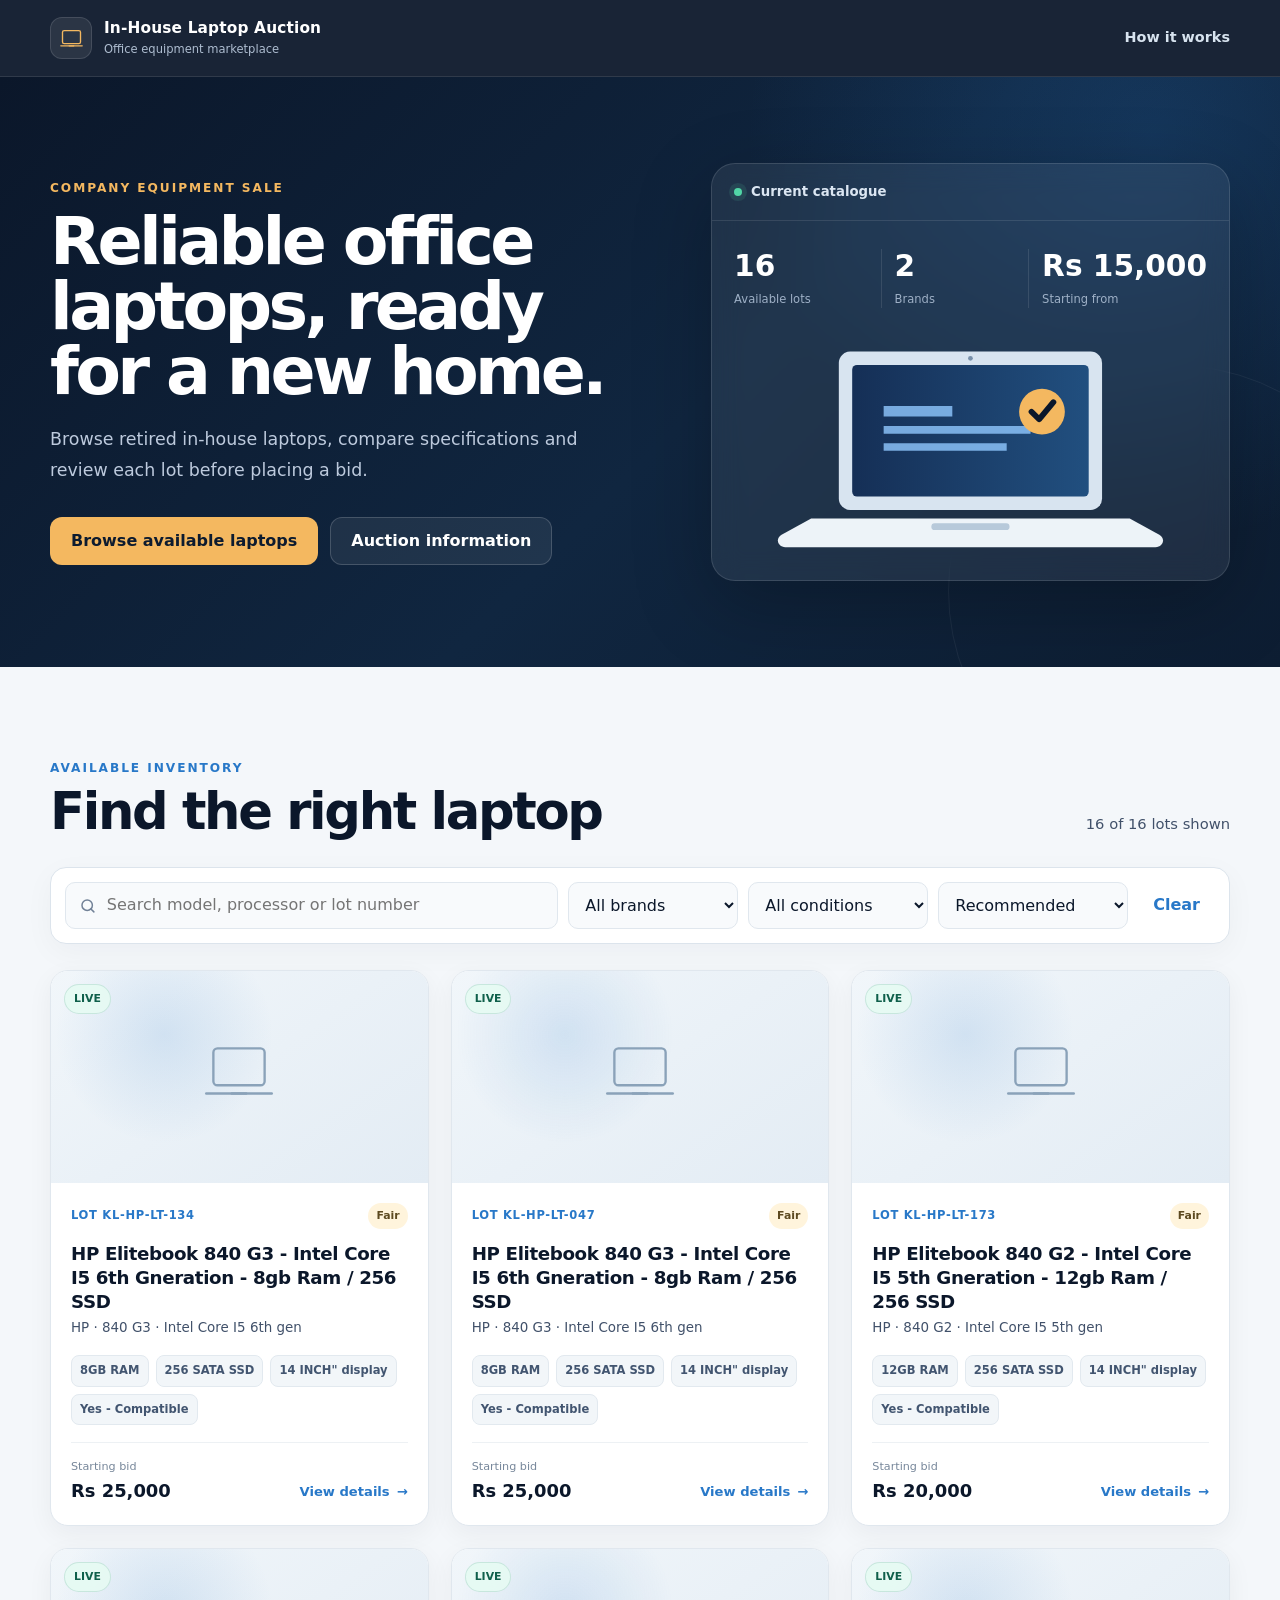
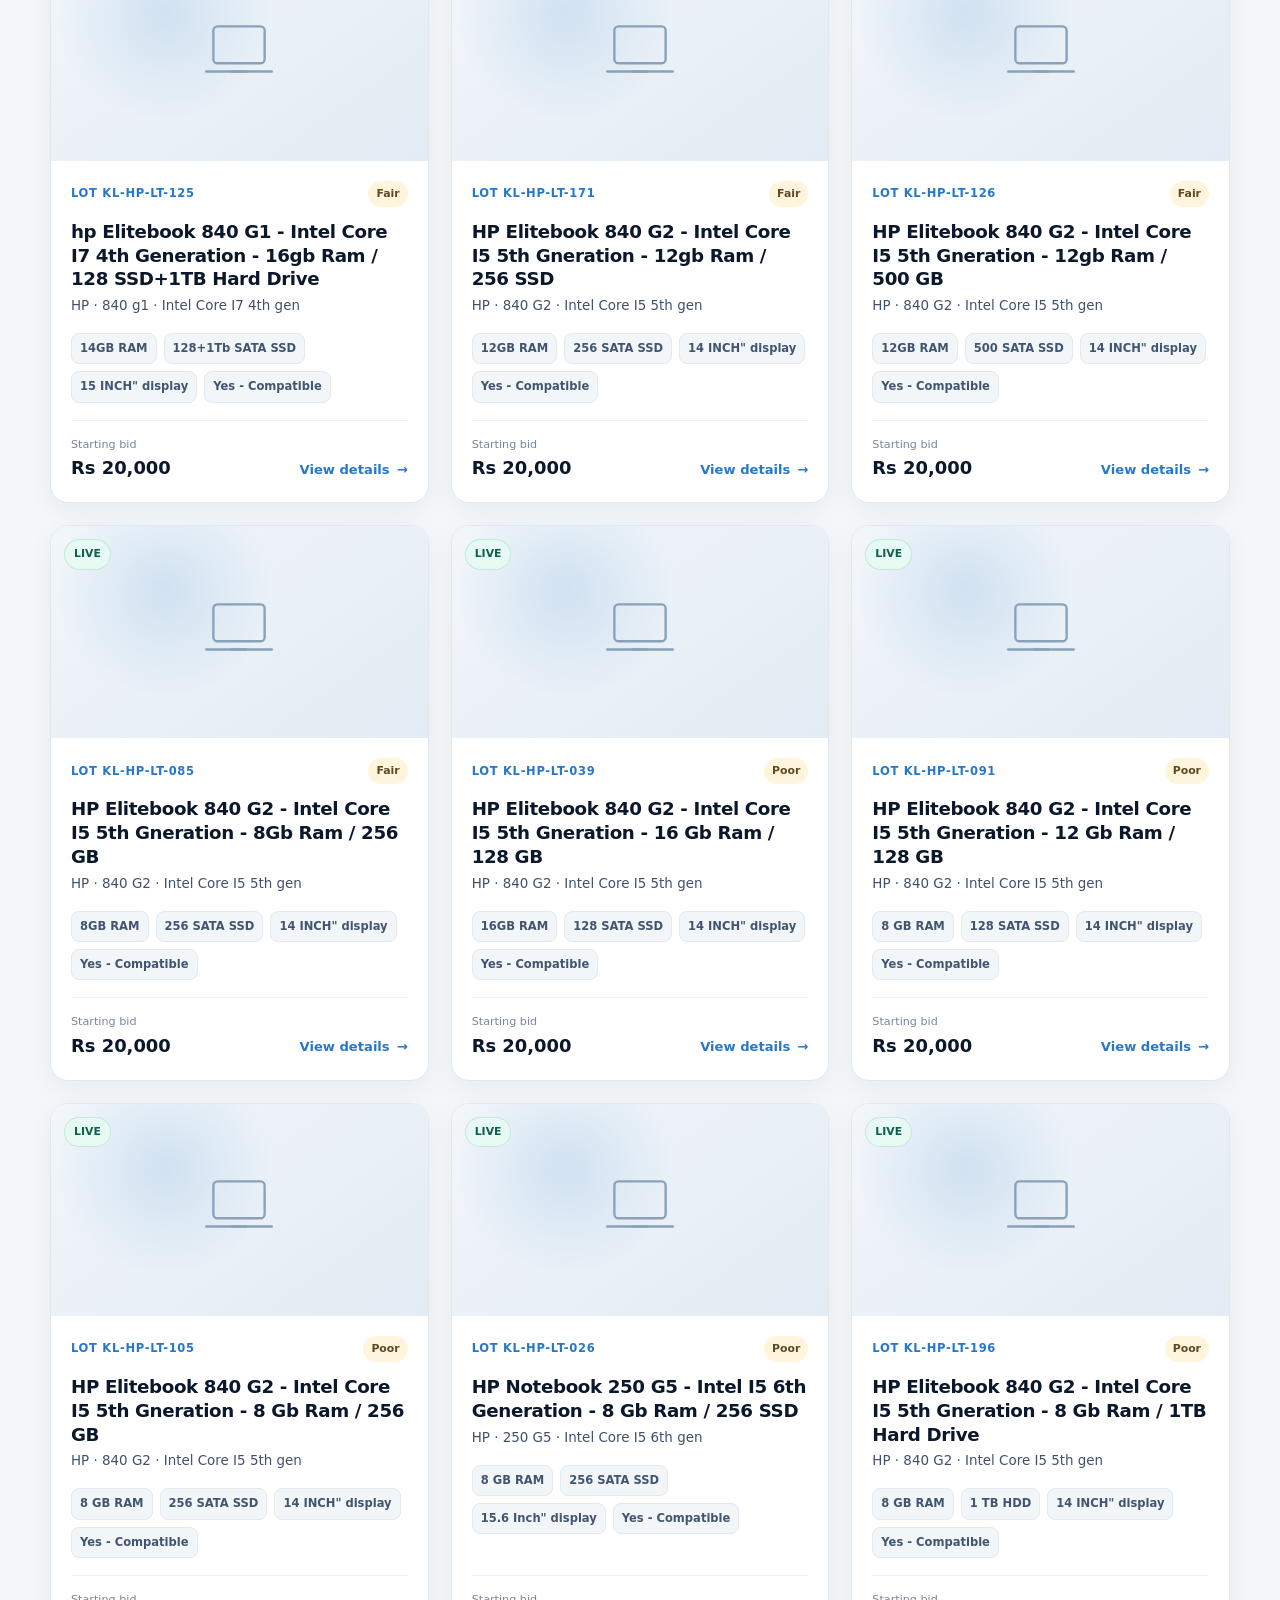
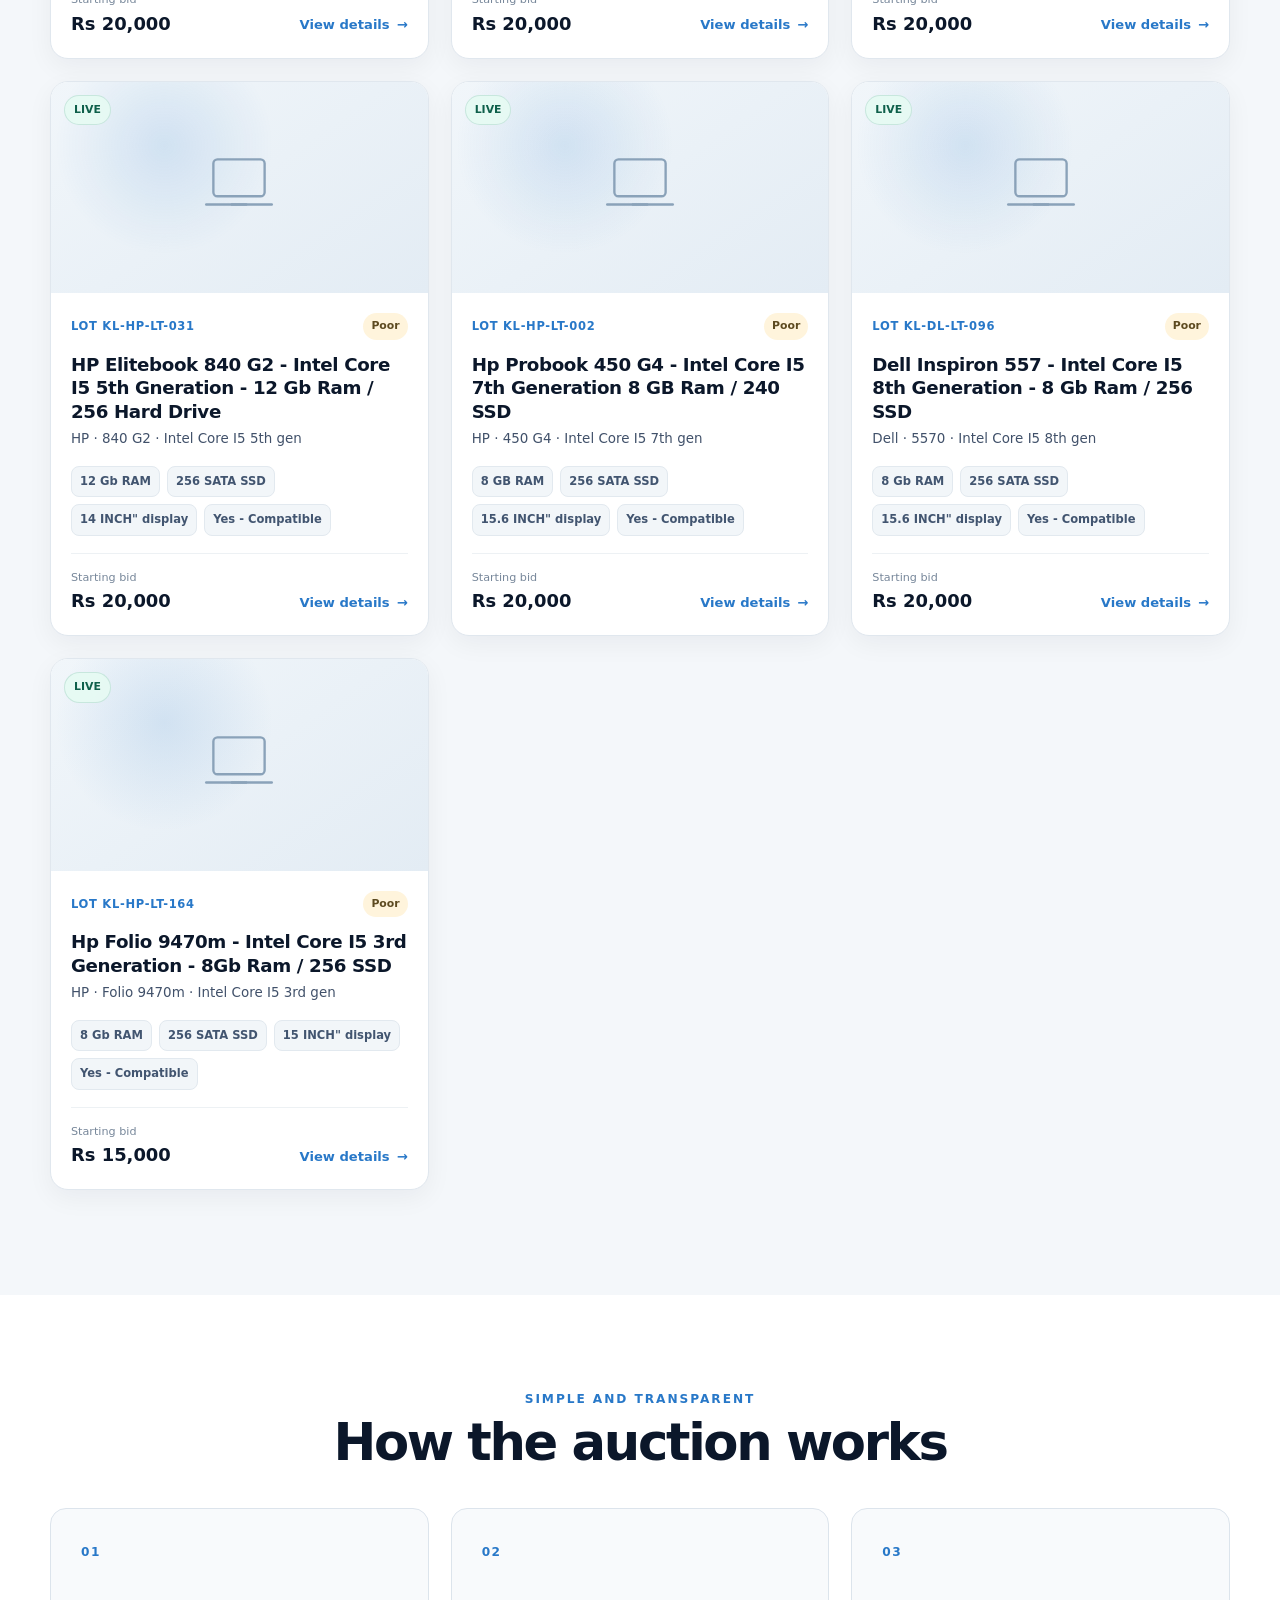
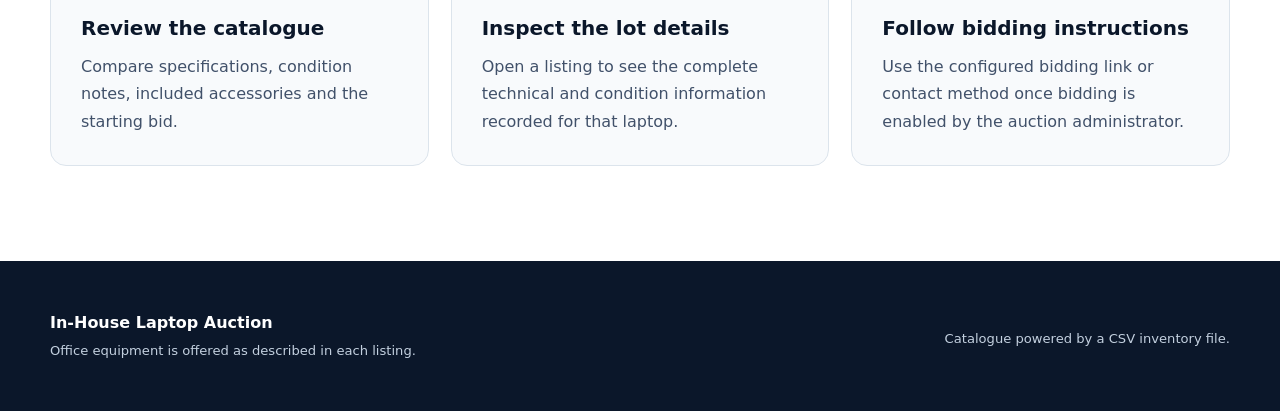
==== index.html @ c8fb88fc "Add files via upload fileupload" ====
<!doctype html>
<html lang="en">
<head>
  <meta charset="utf-8">
  <meta name="viewport" content="width=device-width, initial-scale=1">
  <meta name="description" content="Browse office laptops available through our in-house auction.">
  <meta name="theme-color" content="#0b172a">
  <title>Office Laptop Auction</title>
  <link rel="icon" href="favicon.svg" type="image/svg+xml">
  <link rel="stylesheet" href="styles.css">
  <script src="config.js" defer></script>
  <script src="app.js" defer></script>
</head>
<body>
  <a class="skip-link" href="#catalog">Skip to laptop listings</a>

  <header class="site-header">
    <div class="shell header-inner">
      <a class="brand" href="#" aria-label="Auction homepage">
        <span class="brand-mark" aria-hidden="true">
          <svg viewBox="0 0 48 48" role="img">
            <rect x="8" y="10" width="32" height="23" rx="3"></rect>
            <path d="M5 37h38"></path>
            <path d="M20 37h8"></path>
          </svg>
        </span>
        <span>
          <strong id="organizationName">In-House Laptop Auction</strong>
          <small>Office equipment marketplace</small>
        </span>
      </a>
      <a class="header-link" href="#how-it-works">How it works</a>
    </div>
  </header>

  <main>
    <section class="hero">
      <div class="hero-glow hero-glow-one"></div>
      <div class="hero-glow hero-glow-two"></div>
      <div class="shell hero-grid">
        <div class="hero-copy">
          <p class="eyebrow" id="heroEyebrow">Company equipment sale</p>
          <h1 id="heroTitle">Reliable office laptops, ready for a new home.</h1>
          <p class="hero-text" id="heroText">
            Browse retired in-house laptops, compare specifications and review each lot before placing a bid.
          </p>
          <div class="hero-actions">
            <a class="button button-primary" href="#catalog">Browse available laptops</a>
            <a class="button button-secondary" href="#how-it-works">Auction information</a>
          </div>
        </div>

        <div class="hero-panel" aria-label="Auction summary">
          <div class="panel-top">
            <span class="live-dot"></span>
            <span>Current catalogue</span>
          </div>
          <div class="hero-stats">
            <div>
              <strong id="heroListingCount">—</strong>
              <span>Available lots</span>
            </div>
            <div>
              <strong id="heroBrandCount">—</strong>
              <span>Brands</span>
            </div>
            <div>
              <strong id="heroPriceFrom">—</strong>
              <span>Starting from</span>
            </div>
          </div>
          <div class="panel-illustration" aria-hidden="true">
            <svg viewBox="0 0 500 250">
              <defs>
                <linearGradient id="screenGradient" x1="0" x2="1">
                  <stop offset="0" stop-color="#152f56"></stop>
                  <stop offset="1" stop-color="#214f7f"></stop>
                </linearGradient>
              </defs>
              <rect x="112" y="30" width="276" height="166" rx="12" fill="#d8e4f0"></rect>
              <rect x="126" y="44" width="248" height="138" rx="5" fill="url(#screenGradient)"></rect>
              <circle cx="250" cy="37" r="2.5" fill="#7890aa"></circle>
              <path d="M83 205h334l31 17c7 4 4 13-4 13H56c-8 0-11-9-4-13l31-17z" fill="#edf3f8"></path>
              <rect x="209" y="210" width="82" height="7" rx="3.5" fill="#b7c9da"></rect>
              <path d="M159 87h72v11h-72zM159 108h154v8H159zM159 126h129v8H159z" fill="#90c8ff" opacity=".8"></path>
              <circle cx="325" cy="93" r="24" fill="#f4b860"></circle>
              <path d="M314 93l8 8 15-18" fill="none" stroke="#0b172a" stroke-width="6" stroke-linecap="round" stroke-linejoin="round"></path>
            </svg>
          </div>
        </div>
      </div>
    </section>

    <section class="catalog-section" id="catalog">
      <div class="shell">
        <div class="section-heading">
          <div>
            <p class="eyebrow dark">Available inventory</p>
            <h2>Find the right laptop</h2>
          </div>
          <p id="resultSummary" class="result-summary" aria-live="polite">Loading catalogue…</p>
        </div>

        <div class="filters" aria-label="Catalogue filters">
          <label class="search-field">
            <span class="sr-only">Search laptops</span>
            <svg viewBox="0 0 24 24" aria-hidden="true">
              <circle cx="11" cy="11" r="7"></circle>
              <path d="m20 20-4-4"></path>
            </svg>
            <input id="searchInput" type="search" placeholder="Search model, processor or lot number">
          </label>

          <label>
            <span class="sr-only">Filter by brand</span>
            <select id="brandFilter">
              <option value="">All brands</option>
            </select>
          </label>

          <label>
            <span class="sr-only">Filter by condition</span>
            <select id="conditionFilter">
              <option value="">All conditions</option>
            </select>
          </label>

          <label>
            <span class="sr-only">Sort catalogue</span>
            <select id="sortSelect">
              <option value="default">Recommended</option>
              <option value="price-asc">Price: low to high</option>
              <option value="price-desc">Price: high to low</option>
              <option value="brand">Brand and model</option>
              <option value="lot">Lot number</option>
            </select>
          </label>

          <button id="clearFilters" class="clear-button" type="button">Clear</button>
        </div>

        <div id="loadingState" class="message-card">
          <span class="spinner" aria-hidden="true"></span>
          <div>
            <strong>Loading laptop inventory</strong>
            <p>Please wait while the catalogue is prepared.</p>
          </div>
        </div>

        <div id="errorState" class="message-card error-card" hidden>
          <div class="message-icon" aria-hidden="true">!</div>
          <div>
            <strong>We could not load the catalogue</strong>
            <p id="errorMessage">Please refresh the page or try again later.</p>
          </div>
        </div>

        <div id="emptyState" class="message-card" hidden>
          <div class="message-icon" aria-hidden="true">0</div>
          <div>
            <strong>No laptops match these filters</strong>
            <p>Try clearing a filter or using a different search term.</p>
          </div>
        </div>

        <div id="listingGrid" class="listing-grid" aria-live="polite"></div>
      </div>
    </section>

    <section class="how-section" id="how-it-works">
      <div class="shell">
        <div class="section-heading centered">
          <div>
            <p class="eyebrow dark">Simple and transparent</p>
            <h2>How the auction works</h2>
          </div>
        </div>
        <div class="steps-grid">
          <article class="step-card">
            <span>01</span>
            <h3>Review the catalogue</h3>
            <p>Compare specifications, condition notes, included accessories and the starting bid.</p>
          </article>
          <article class="step-card">
            <span>02</span>
            <h3>Inspect the lot details</h3>
            <p>Open a listing to see the complete technical and condition information recorded for that laptop.</p>
          </article>
          <article class="step-card">
            <span>03</span>
            <h3>Follow bidding instructions</h3>
            <p>Use the configured bidding link or contact method once bidding is enabled by the auction administrator.</p>
          </article>
        </div>
      </div>
    </section>
  </main>

  <footer class="site-footer">
    <div class="shell footer-inner">
      <div>
        <strong id="footerOrganization">In-House Laptop Auction</strong>
        <p>Office equipment is offered as described in each listing.</p>
      </div>
      <p>Catalogue powered by a CSV inventory file.</p>
    </div>
  </footer>

  <dialog id="detailsDialog" class="details-dialog">
    <div class="dialog-layout">
      <button id="closeDialog" class="dialog-close" type="button" aria-label="Close details">×</button>
      <div id="dialogMedia" class="dialog-media"></div>
      <div class="dialog-content">
        <div class="dialog-heading">
          <div>
            <p id="dialogLot" class="lot-number"></p>
            <h2 id="dialogTitle"></h2>
          </div>
          <span id="dialogCondition" class="condition-badge"></span>
        </div>
        <p id="dialogDescription" class="dialog-description"></p>
        <div id="dialogPrice" class="dialog-price"></div>
        <dl id="dialogSpecs" class="spec-list"></dl>
        <div id="dialogNotes" class="notes-box" hidden></div>
        <div class="dialog-actions">
          <button id="bidButton" class="button button-primary" type="button">Submit a bid</button>
          <button id="copyLotButton" class="button button-outline" type="button">Copy lot number</button>
        </div>
        <p id="bidHelp" class="bid-help"></p>
      </div>
    </div>
  </dialog>

  <template id="cardTemplate">
    <article class="listing-card">
      <div class="card-media">
        <div class="card-placeholder" aria-hidden="true">
          <svg viewBox="0 0 80 80">
            <rect x="15" y="16" width="50" height="36" rx="4"></rect>
            <path d="M8 60h64"></path>
            <path d="M33 60h14"></path>
          </svg>
        </div>
        <img class="card-image" alt="" hidden>
        <div class="card-status"></div>
      </div>
      <div class="card-body">
        <div class="card-meta">
          <span class="card-lot"></span>
          <span class="card-condition"></span>
        </div>
        <h3 class="card-title"></h3>
        <p class="card-subtitle"></p>
        <div class="spec-chips"></div>
        <div class="card-divider"></div>
        <div class="card-footer">
          <div class="card-price">
            <span>Starting bid</span>
            <strong></strong>
          </div>
          <button class="view-button" type="button">
            View details
            <span aria-hidden="true">→</span>
          </button>
        </div>
      </div>
    </article>
  </template>
</body>
</html>
---- styles.css ----
:root {
  --ink: #0b172a;
  --ink-soft: #41516a;
  --navy: #0b172a;
  --navy-2: #142943;
  --blue: #2878c8;
  --blue-light: #e8f3ff;
  --gold: #f4b860;
  --paper: #ffffff;
  --mist: #f4f7fa;
  --line: #dce4ec;
  --success: #17795f;
  --shadow: 0 18px 55px rgba(11, 23, 42, 0.1);
  --radius-lg: 24px;
  --radius-md: 16px;
  --radius-sm: 10px;
}

* {
  box-sizing: border-box;
}

html {
  scroll-behavior: smooth;
}

body {
  margin: 0;
  color: var(--ink);
  background: var(--paper);
  font-family: Inter, ui-sans-serif, system-ui, -apple-system, BlinkMacSystemFont, "Segoe UI", sans-serif;
  line-height: 1.5;
}

button,
input,
select {
  font: inherit;
}

button,
a {
  -webkit-tap-highlight-color: transparent;
}

a {
  color: inherit;
}

img {
  max-width: 100%;
}

.shell {
  width: min(1180px, calc(100% - 40px));
  margin-inline: auto;
}

.skip-link {
  position: fixed;
  z-index: 1000;
  top: 10px;
  left: 10px;
  padding: 10px 14px;
  color: white;
  background: var(--blue);
  border-radius: 8px;
  transform: translateY(-150%);
}

.skip-link:focus {
  transform: translateY(0);
}

.site-header {
  position: sticky;
  z-index: 50;
  top: 0;
  color: white;
  background: rgba(11, 23, 42, 0.94);
  border-bottom: 1px solid rgba(255, 255, 255, 0.1);
  backdrop-filter: blur(18px);
}

.header-inner {
  min-height: 76px;
  display: flex;
  align-items: center;
  justify-content: space-between;
  gap: 20px;
}

.brand {
  display: inline-flex;
  align-items: center;
  gap: 12px;
  text-decoration: none;
}

.brand-mark {
  width: 42px;
  height: 42px;
  display: grid;
  place-items: center;
  color: var(--gold);
  background: rgba(255, 255, 255, 0.08);
  border: 1px solid rgba(255, 255, 255, 0.12);
  border-radius: 12px;
}

.brand-mark svg {
  width: 27px;
  fill: none;
  stroke: currentColor;
  stroke-linecap: round;
  stroke-width: 2.4;
}

.brand strong,
.brand small {
  display: block;
}

.brand strong {
  font-size: 0.96rem;
  letter-spacing: 0.01em;
}

.brand small {
  margin-top: 1px;
  color: #aebdd0;
  font-size: 0.72rem;
}

.header-link {
  color: #d7e3ef;
  font-size: 0.9rem;
  font-weight: 650;
  text-decoration: none;
}

.header-link:hover {
  color: white;
}

.hero {
  position: relative;
  overflow: hidden;
  color: white;
  background:
    radial-gradient(circle at 90% 10%, rgba(40, 120, 200, 0.21), transparent 32%),
    linear-gradient(135deg, #0b172a 0%, #102640 55%, #0d1d32 100%);
}

.hero::after {
  position: absolute;
  right: -120px;
  bottom: -150px;
  width: 450px;
  height: 450px;
  content: "";
  border: 1px solid rgba(255, 255, 255, 0.06);
  border-radius: 50%;
}

.hero-grid {
  position: relative;
  z-index: 2;
  min-height: 590px;
  display: grid;
  grid-template-columns: 1.06fr 0.94fr;
  align-items: center;
  gap: 76px;
  padding-block: 74px;
}

.hero-copy h1 {
  max-width: 720px;
  margin: 12px 0 20px;
  font-size: clamp(2.6rem, 5.2vw, 5.2rem);
  line-height: 0.98;
  letter-spacing: -0.055em;
}

.eyebrow {
  margin: 0;
  color: var(--gold);
  font-size: 0.76rem;
  font-weight: 800;
  letter-spacing: 0.16em;
  text-transform: uppercase;
}

.eyebrow.dark {
  color: var(--blue);
}

.hero-text {
  max-width: 630px;
  margin: 0;
  color: #bdcadd;
  font-size: 1.09rem;
  line-height: 1.75;
}

.hero-actions {
  display: flex;
  flex-wrap: wrap;
  gap: 12px;
  margin-top: 32px;
}

.button {
  min-height: 48px;
  display: inline-flex;
  align-items: center;
  justify-content: center;
  padding: 0 20px;
  border: 1px solid transparent;
  border-radius: 12px;
  cursor: pointer;
  font-weight: 750;
  text-decoration: none;
  transition: transform 160ms ease, background 160ms ease, border-color 160ms ease;
}

.button:hover {
  transform: translateY(-1px);
}

.button-primary {
  color: #0d1b2f;
  background: var(--gold);
}

.button-primary:hover {
  background: #ffc873;
}

.button-secondary {
  color: white;
  background: rgba(255, 255, 255, 0.07);
  border-color: rgba(255, 255, 255, 0.17);
}

.button-secondary:hover {
  background: rgba(255, 255, 255, 0.11);
}

.button-outline {
  color: var(--ink);
  background: white;
  border-color: var(--line);
}

.hero-panel {
  overflow: hidden;
  background: rgba(255, 255, 255, 0.07);
  border: 1px solid rgba(255, 255, 255, 0.12);
  border-radius: var(--radius-lg);
  box-shadow: 0 24px 80px rgba(0, 0, 0, 0.24);
  backdrop-filter: blur(14px);
}

.panel-top {
  display: flex;
  align-items: center;
  gap: 9px;
  padding: 18px 22px;
  color: #dbe6f2;
  border-bottom: 1px solid rgba(255, 255, 255, 0.1);
  font-size: 0.83rem;
  font-weight: 700;
}

.live-dot {
  width: 8px;
  height: 8px;
  background: #51d6a6;
  border-radius: 50%;
  box-shadow: 0 0 0 5px rgba(81, 214, 166, 0.12);
}

.hero-stats {
  display: grid;
  grid-template-columns: repeat(3, 1fr);
  padding: 28px 22px 15px;
}

.hero-stats div {
  padding: 0 13px;
  border-right: 1px solid rgba(255, 255, 255, 0.1);
}

.hero-stats div:first-child {
  padding-left: 0;
}

.hero-stats div:last-child {
  padding-right: 0;
  border-right: 0;
}

.hero-stats strong,
.hero-stats span {
  display: block;
}

.hero-stats strong {
  font-size: clamp(1.3rem, 2.4vw, 1.85rem);
  line-height: 1.2;
}

.hero-stats span {
  margin-top: 6px;
  color: #9eb0c6;
  font-size: 0.72rem;
}

.panel-illustration {
  padding: 0 20px 18px;
}

.panel-illustration svg {
  display: block;
  width: 100%;
}

.catalog-section {
  padding: 92px 0 105px;
  background: var(--mist);
}

.section-heading {
  display: flex;
  align-items: flex-end;
  justify-content: space-between;
  gap: 28px;
  margin-bottom: 28px;
}

.section-heading h2 {
  margin: 8px 0 0;
  font-size: clamp(2rem, 4vw, 3.2rem);
  line-height: 1.05;
  letter-spacing: -0.045em;
}

.section-heading.centered {
  display: block;
  text-align: center;
}

.result-summary {
  margin: 0 0 4px;
  color: var(--ink-soft);
  font-size: 0.92rem;
}

.filters {
  display: grid;
  grid-template-columns: minmax(260px, 1fr) 170px 180px 190px auto;
  gap: 10px;
  margin-bottom: 26px;
  padding: 14px;
  background: white;
  border: 1px solid var(--line);
  border-radius: var(--radius-md);
  box-shadow: 0 8px 30px rgba(11, 23, 42, 0.04);
}

.filters select,
.search-field {
  min-height: 47px;
  color: var(--ink);
  background: #f8fafc;
  border: 1px solid #e0e7ee;
  border-radius: 10px;
}

.filters select {
  width: 100%;
  padding: 0 34px 0 12px;
  cursor: pointer;
}

.search-field {
  display: flex;
  align-items: center;
  gap: 10px;
  padding: 0 13px;
}

.search-field svg {
  width: 19px;
  fill: none;
  stroke: #718197;
  stroke-linecap: round;
  stroke-width: 2;
}

.search-field input {
  width: 100%;
  min-width: 0;
  padding: 0;
  background: transparent;
  border: 0;
  outline: 0;
}

.clear-button {
  padding: 0 15px;
  color: var(--blue);
  background: transparent;
  border: 0;
  border-radius: 9px;
  cursor: pointer;
  font-weight: 750;
}

.clear-button:hover {
  background: var(--blue-light);
}

.listing-grid {
  display: grid;
  grid-template-columns: repeat(3, minmax(0, 1fr));
  gap: 22px;
}

.listing-card {
  overflow: hidden;
  display: flex;
  flex-direction: column;
  background: white;
  border: 1px solid #e0e7ee;
  border-radius: 18px;
  box-shadow: 0 8px 26px rgba(11, 23, 42, 0.05);
  transition: transform 180ms ease, box-shadow 180ms ease, border-color 180ms ease;
}

.listing-card:hover {
  transform: translateY(-4px);
  border-color: #c8d7e5;
  box-shadow: var(--shadow);
}

.card-media {
  position: relative;
  overflow: hidden;
  aspect-ratio: 16 / 9;
  display: grid;
  place-items: center;
  background:
    radial-gradient(circle at 30% 30%, rgba(40, 120, 200, 0.14), transparent 36%),
    linear-gradient(145deg, #f1f6fa, #e3ecf4);
}

.card-placeholder svg {
  width: 82px;
  fill: none;
  stroke: #8aa2b9;
  stroke-linecap: round;
  stroke-width: 2.3;
}

.card-image {
  width: 100%;
  height: 100%;
  object-fit: cover;
}

.card-status {
  position: absolute;
  top: 13px;
  left: 13px;
  padding: 6px 9px;
  color: #0f604b;
  background: rgba(230, 250, 243, 0.94);
  border: 1px solid rgba(23, 121, 95, 0.15);
  border-radius: 999px;
  font-size: 0.68rem;
  font-weight: 800;
  text-transform: uppercase;
  backdrop-filter: blur(8px);
}

.card-body {
  flex: 1;
  display: flex;
  flex-direction: column;
  padding: 20px;
}

.card-meta {
  display: flex;
  align-items: center;
  justify-content: space-between;
  gap: 12px;
}

.card-lot {
  color: var(--blue);
  font-size: 0.72rem;
  font-weight: 800;
  letter-spacing: 0.06em;
  text-transform: uppercase;
}

.card-condition,
.condition-badge {
  padding: 5px 8px;
  color: #5d4a20;
  background: #fff4dc;
  border-radius: 999px;
  font-size: 0.68rem;
  font-weight: 800;
}

.card-title {
  margin: 13px 0 5px;
  font-size: 1.14rem;
  line-height: 1.3;
  letter-spacing: -0.02em;
}

.card-subtitle {
  margin: 0;
  color: var(--ink-soft);
  font-size: 0.84rem;
}

.spec-chips {
  display: flex;
  flex-wrap: wrap;
  gap: 7px;
  margin-top: 17px;
}

.spec-chip {
  padding: 6px 8px;
  color: #425570;
  background: #f2f6f9;
  border: 1px solid #e2e9ef;
  border-radius: 8px;
  font-size: 0.72rem;
  font-weight: 650;
}

.card-divider {
  flex: 1;
  min-height: 18px;
  margin-bottom: 16px;
  border-bottom: 1px solid #edf1f4;
}

.card-footer {
  display: flex;
  align-items: flex-end;
  justify-content: space-between;
  gap: 14px;
}

.card-price span,
.card-price strong {
  display: block;
}

.card-price span {
  margin-bottom: 2px;
  color: #77879a;
  font-size: 0.7rem;
}

.card-price strong {
  font-size: 1.12rem;
}

.view-button {
  display: flex;
  align-items: center;
  gap: 7px;
  padding: 9px 0 3px 8px;
  color: var(--blue);
  background: transparent;
  border: 0;
  cursor: pointer;
  font-size: 0.82rem;
  font-weight: 800;
}

.view-button span {
  transition: transform 160ms ease;
}

.view-button:hover span {
  transform: translateX(3px);
}

.message-card {
  display: flex;
  align-items: center;
  gap: 15px;
  padding: 24px;
  background: white;
  border: 1px solid var(--line);
  border-radius: var(--radius-md);
}

.message-card[hidden] {
  display: none;
}

.message-card strong,
.message-card p {
  display: block;
  margin: 0;
}

.message-card p {
  margin-top: 3px;
  color: var(--ink-soft);
  font-size: 0.9rem;
}

.spinner {
  width: 27px;
  height: 27px;
  border: 3px solid #dbe6ef;
  border-top-color: var(--blue);
  border-radius: 50%;
  animation: spin 800ms linear infinite;
}

.message-icon {
  width: 34px;
  height: 34px;
  display: grid;
  flex: 0 0 auto;
  place-items: center;
  color: white;
  background: var(--blue);
  border-radius: 50%;
  font-weight: 800;
}

.error-card {
  border-color: #f1c9c9;
}

.error-card .message-icon {
  background: #c94a4a;
}

@keyframes spin {
  to {
    transform: rotate(360deg);
  }
}

.how-section {
  padding: 95px 0;
  background: white;
}

.steps-grid {
  display: grid;
  grid-template-columns: repeat(3, 1fr);
  gap: 22px;
  margin-top: 38px;
}

.step-card {
  position: relative;
  min-height: 245px;
  padding: 30px;
  background: #f8fafc;
  border: 1px solid var(--line);
  border-radius: var(--radius-md);
}

.step-card span {
  color: var(--blue);
  font-size: 0.76rem;
  font-weight: 850;
  letter-spacing: 0.12em;
}

.step-card h3 {
  margin: 50px 0 10px;
  font-size: 1.25rem;
}

.step-card p {
  margin: 0;
  color: var(--ink-soft);
  line-height: 1.7;
}

.site-footer {
  color: #c3d0df;
  background: var(--navy);
}

.footer-inner {
  min-height: 150px;
  display: flex;
  align-items: center;
  justify-content: space-between;
  gap: 25px;
}

.footer-inner strong {
  color: white;
}

.footer-inner p {
  margin: 6px 0 0;
  font-size: 0.82rem;
}

.details-dialog {
  width: min(960px, calc(100% - 28px));
  max-height: calc(100vh - 28px);
  padding: 0;
  color: var(--ink);
  background: white;
  border: 0;
  border-radius: 22px;
  box-shadow: 0 30px 100px rgba(0, 0, 0, 0.35);
}

.details-dialog::backdrop {
  background: rgba(5, 14, 27, 0.74);
  backdrop-filter: blur(5px);
}

.dialog-layout {
  position: relative;
  display: grid;
  grid-template-columns: 0.8fr 1.2fr;
}

.dialog-close {
  position: absolute;
  z-index: 3;
  top: 14px;
  right: 14px;
  width: 38px;
  height: 38px;
  color: var(--ink);
  background: rgba(255, 255, 255, 0.9);
  border: 1px solid var(--line);
  border-radius: 50%;
  cursor: pointer;
  font-size: 1.55rem;
  line-height: 1;
}

.dialog-media {
  min-height: 560px;
  display: grid;
  place-items: center;
  overflow: hidden;
  background:
    radial-gradient(circle at 40% 35%, rgba(40, 120, 200, 0.18), transparent 35%),
    linear-gradient(145deg, #eef4f8, #dbe7f1);
}

.dialog-media img {
  width: 100%;
  height: 100%;
  object-fit: cover;
}

.dialog-media svg {
  width: 140px;
  fill: none;
  stroke: #86a0b8;
  stroke-linecap: round;
  stroke-width: 2.1;
}

.dialog-content {
  overflow-y: auto;
  max-height: calc(100vh - 28px);
  padding: 48px 44px 38px;
}

.dialog-heading {
  display: flex;
  align-items: flex-start;
  justify-content: space-between;
  gap: 18px;
}

.lot-number {
  margin: 0 0 7px;
  color: var(--blue);
  font-size: 0.74rem;
  font-weight: 850;
  letter-spacing: 0.08em;
  text-transform: uppercase;
}

.dialog-heading h2 {
  margin: 0;
  font-size: clamp(1.65rem, 3vw, 2.5rem);
  line-height: 1.1;
  letter-spacing: -0.04em;
}

.dialog-description {
  margin: 17px 0 22px;
  color: var(--ink-soft);
  line-height: 1.7;
}

.dialog-price {
  margin-bottom: 24px;
  padding: 17px 18px;
  color: #0f604b;
  background: #ecf9f4;
  border: 1px solid #d2eee4;
  border-radius: 12px;
  font-size: 0.8rem;
}

.dialog-price strong {
  display: block;
  margin-top: 2px;
  font-size: 1.35rem;
}

.spec-list {
  display: grid;
  grid-template-columns: 1fr 1fr;
  margin: 0;
  border-top: 1px solid var(--line);
}

.spec-row {
  padding: 13px 0;
  border-bottom: 1px solid var(--line);
}

.spec-row:nth-child(odd) {
  padding-right: 16px;
}

.spec-row:nth-child(even) {
  padding-left: 16px;
  border-left: 1px solid var(--line);
}

.spec-row dt {
  color: #738499;
  font-size: 0.68rem;
  font-weight: 750;
  text-transform: uppercase;
}

.spec-row dd {
  margin: 3px 0 0;
  font-size: 0.9rem;
  font-weight: 650;
}

.notes-box {
  margin-top: 22px;
  padding: 16px;
  color: #665228;
  background: #fff8e9;
  border: 1px solid #f2dfb8;
  border-radius: 12px;
  font-size: 0.86rem;
  line-height: 1.65;
}

.dialog-actions {
  display: flex;
  flex-wrap: wrap;
  gap: 10px;
  margin-top: 25px;
}

.bid-help {
  min-height: 20px;
  margin: 10px 0 0;
  color: var(--ink-soft);
  font-size: 0.78rem;
}

.sr-only {
  position: absolute;
  width: 1px;
  height: 1px;
  overflow: hidden;
  padding: 0;
  margin: -1px;
  white-space: nowrap;
  border: 0;
  clip: rect(0, 0, 0, 0);
}

:focus-visible {
  outline: 3px solid rgba(40, 120, 200, 0.45);
  outline-offset: 3px;
}

@media (max-width: 1000px) {
  .hero-grid {
    grid-template-columns: 1fr;
    gap: 45px;
    padding-block: 70px;
  }

  .hero-panel {
    max-width: 720px;
  }

  .filters {
    grid-template-columns: 1fr 1fr;
  }

  .search-field {
    grid-column: 1 / -1;
  }

  .listing-grid {
    grid-template-columns: repeat(2, minmax(0, 1fr));
  }
}

@media (max-width: 760px) {
  .shell {
    width: min(100% - 28px, 1180px);
  }

  .header-inner {
    min-height: 66px;
  }

  .header-link,
  .brand small {
    display: none;
  }

  .hero-grid {
    min-height: auto;
    padding-block: 60px;
  }

  .hero-copy h1 {
    font-size: clamp(2.5rem, 13vw, 4rem);
  }

  .hero-stats {
    padding-inline: 16px;
  }

  .hero-stats div {
    padding-inline: 8px;
  }

  .catalog-section,
  .how-section {
    padding-block: 70px;
  }

  .section-heading {
    display: block;
  }

  .result-summary {
    margin-top: 14px;
  }

  .filters {
    grid-template-columns: 1fr;
  }

  .search-field {
    grid-column: auto;
  }

  .listing-grid,
  .steps-grid {
    grid-template-columns: 1fr;
  }

  .dialog-layout {
    display: block;
  }

  .dialog-media {
    min-height: 230px;
    max-height: 300px;
  }

  .dialog-content {
    padding: 32px 22px 26px;
  }

  .dialog-heading {
    display: block;
  }

  .condition-badge {
    display: inline-block;
    margin-top: 10px;
  }

  .footer-inner {
    align-items: flex-start;
    flex-direction: column;
    justify-content: center;
  }
}

@media (max-width: 480px) {
  .hero-stats {
    grid-template-columns: 1fr;
    gap: 18px;
  }

  .hero-stats div,
  .hero-stats div:first-child,
  .hero-stats div:last-child {
    padding: 0 0 16px;
    border-right: 0;
    border-bottom: 1px solid rgba(255, 255, 255, 0.1);
  }

  .hero-stats div:last-child {
    padding-bottom: 0;
    border-bottom: 0;
  }

  .panel-illustration {
    display: none;
  }

  .card-footer {
    align-items: flex-start;
    flex-direction: column;
  }

  .view-button {
    padding-left: 0;
  }

  .spec-list {
    grid-template-columns: 1fr;
  }

  .spec-row:nth-child(odd),
  .spec-row:nth-child(even) {
    padding-inline: 0;
    border-left: 0;
  }

  .dialog-actions .button {
    width: 100%;
  }
}

@media (prefers-reduced-motion: reduce) {
  *,
  *::before,
  *::after {
    scroll-behavior: auto !important;
    animation-duration: 0.01ms !important;
    animation-iteration-count: 1 !important;
    transition-duration: 0.01ms !important;
  }
}
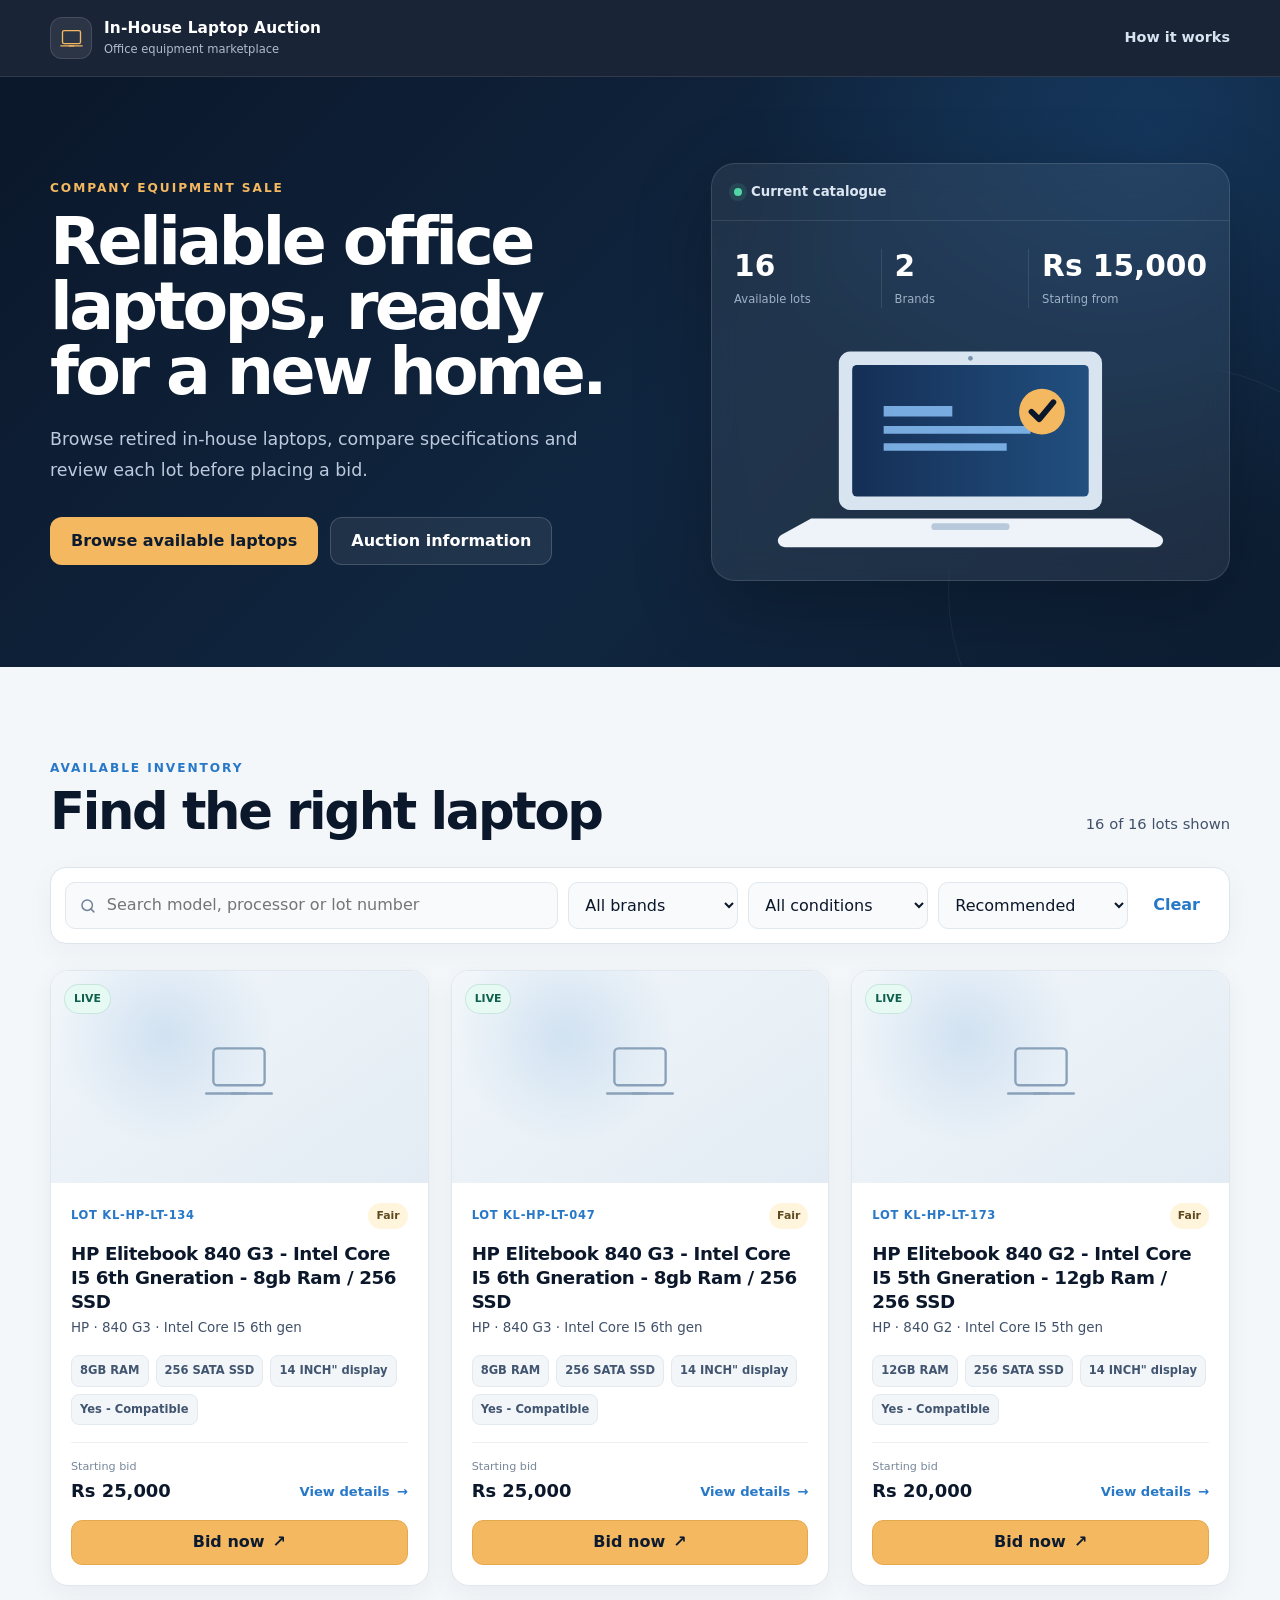
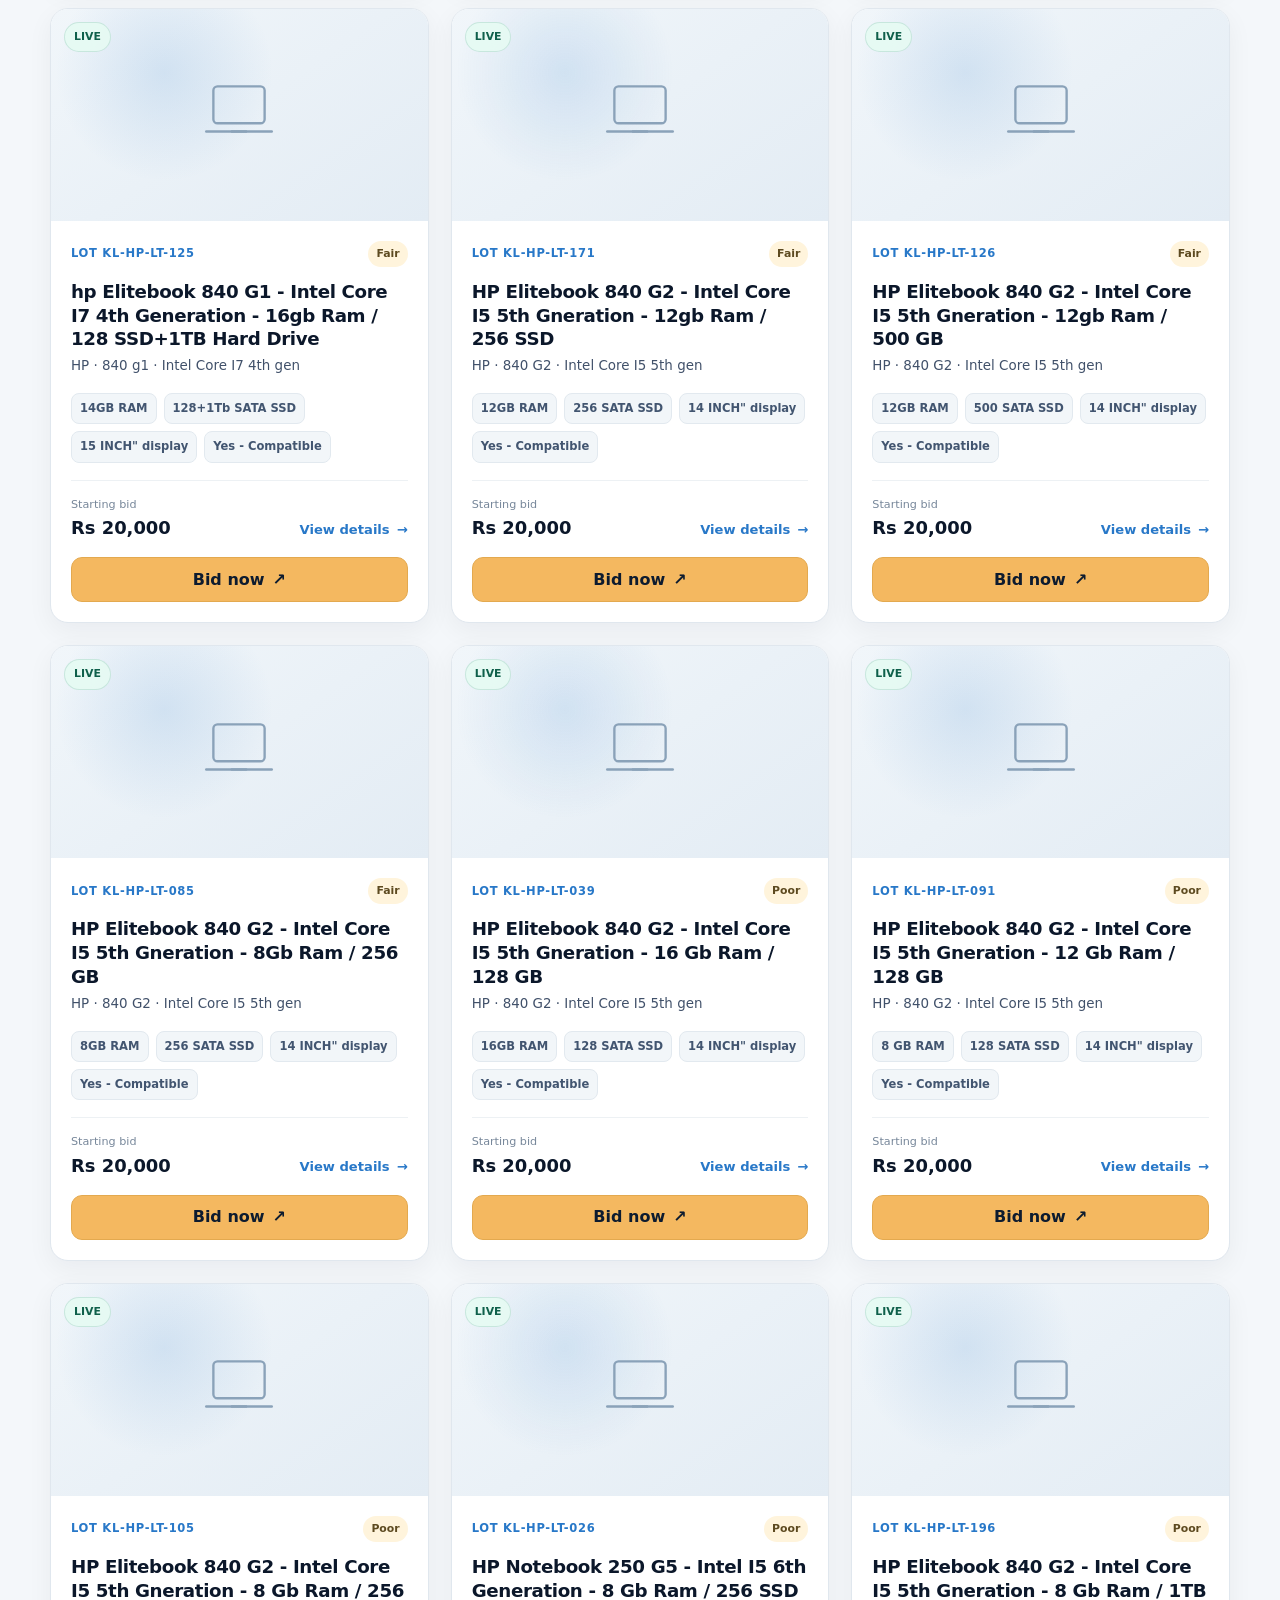
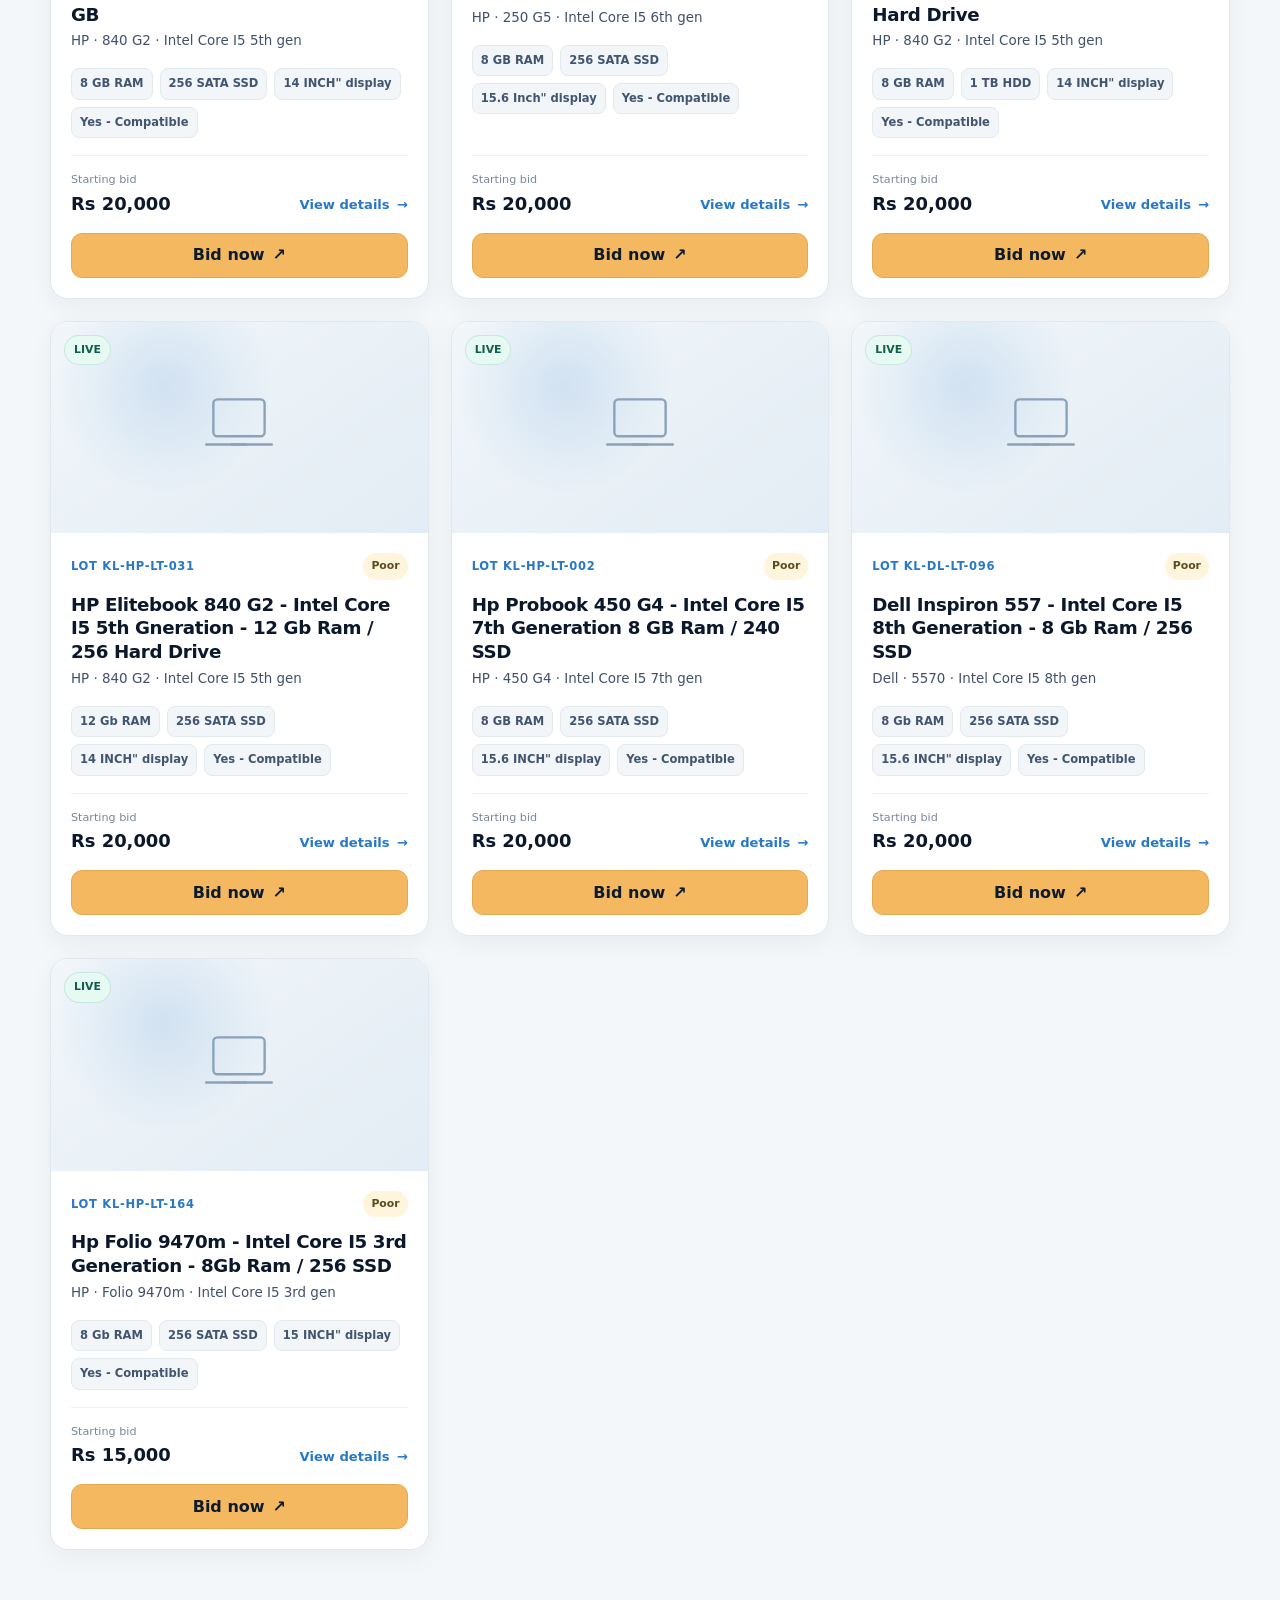
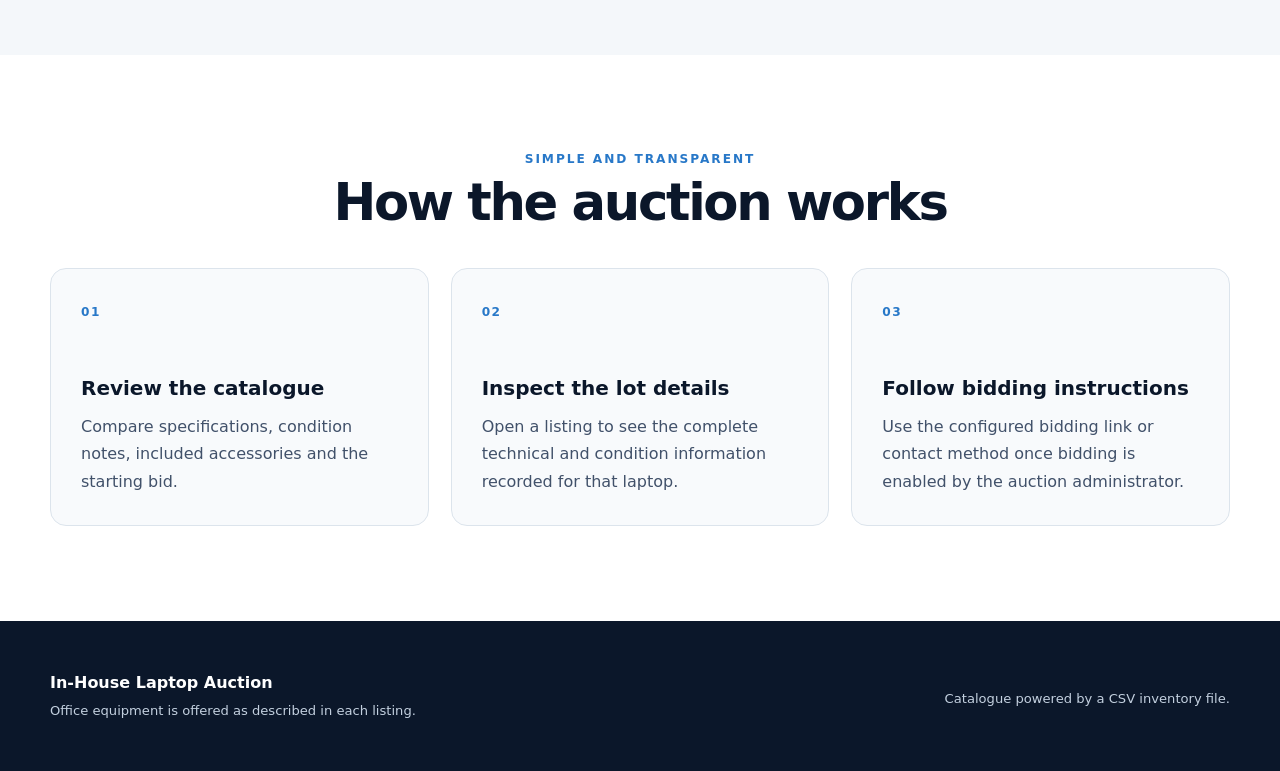
==== commit 350bbd5e: "bidding changes" ====
--- a/index.html
+++ b/index.html
@@ -223,7 +223,7 @@
         <dl id="dialogSpecs" class="spec-list"></dl>
         <div id="dialogNotes" class="notes-box" hidden></div>
         <div class="dialog-actions">
-          <button id="bidButton" class="button button-primary" type="button">Submit a bid</button>
+          <button id="bidButton" class="button button-primary" type="button">Bid on this laptop</button>
           <button id="copyLotButton" class="button button-outline" type="button">Copy lot number</button>
         </div>
         <p id="bidHelp" class="bid-help"></p>
@@ -263,6 +263,10 @@
             <span aria-hidden="true">→</span>
           </button>
         </div>
+        <button class="card-bid-button" type="button">
+          Bid now
+          <span aria-hidden="true">↗</span>
+        </button>
       </div>
     </article>
   </template>
--- a/styles.css
+++ b/styles.css
@@ -597,6 +597,33 @@
   transform: translateX(3px);
 }
 
+.card-bid-button {
+  width: 100%;
+  min-height: 45px;
+  display: flex;
+  align-items: center;
+  justify-content: center;
+  gap: 8px;
+  margin-top: 15px;
+  color: #0d1b2f;
+  background: var(--gold);
+  border: 1px solid #e3a94f;
+  border-radius: 11px;
+  cursor: pointer;
+  font-weight: 800;
+  transition: transform 160ms ease, background 160ms ease, box-shadow 160ms ease;
+}
+
+.card-bid-button:hover {
+  transform: translateY(-1px);
+  background: #ffc873;
+  box-shadow: 0 8px 20px rgba(244, 184, 96, 0.24);
+}
+
+.card-bid-button span {
+  font-size: 1rem;
+}
+
 .message-card {
   display: flex;
   align-items: center;
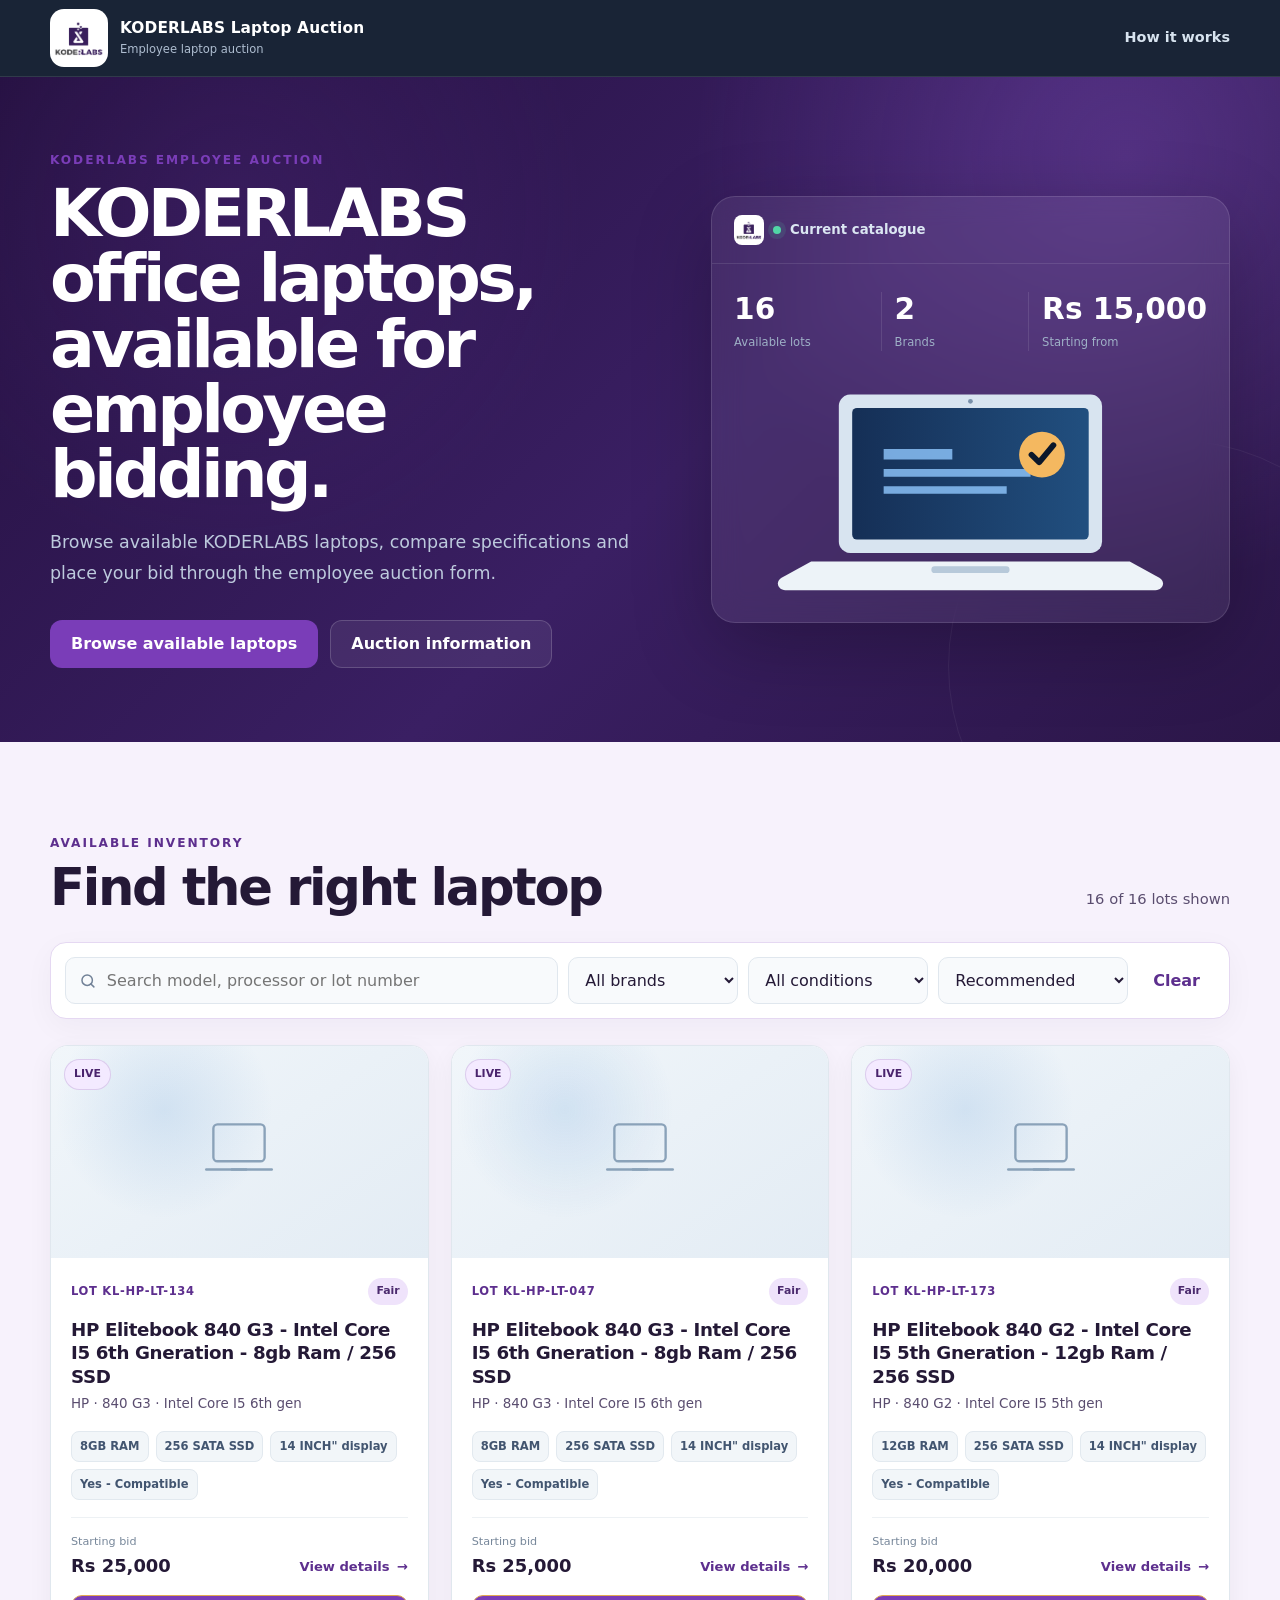
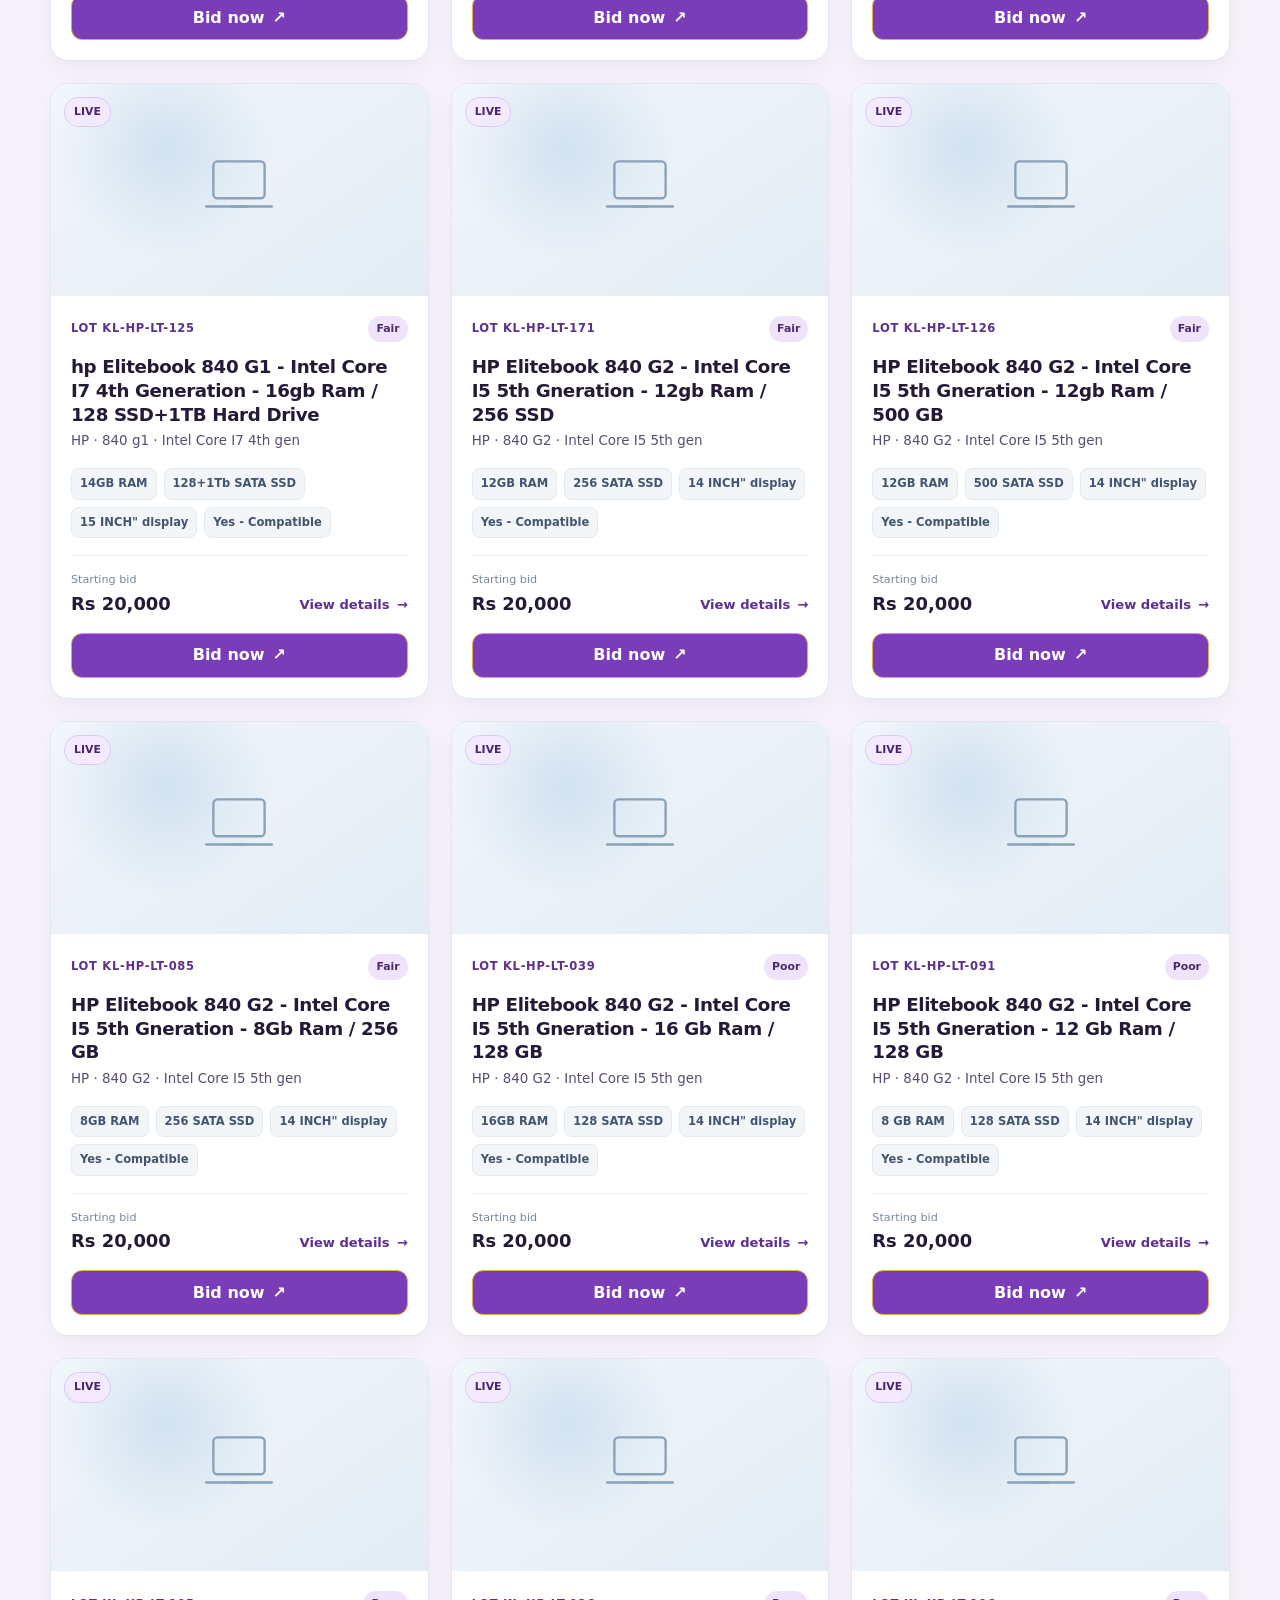
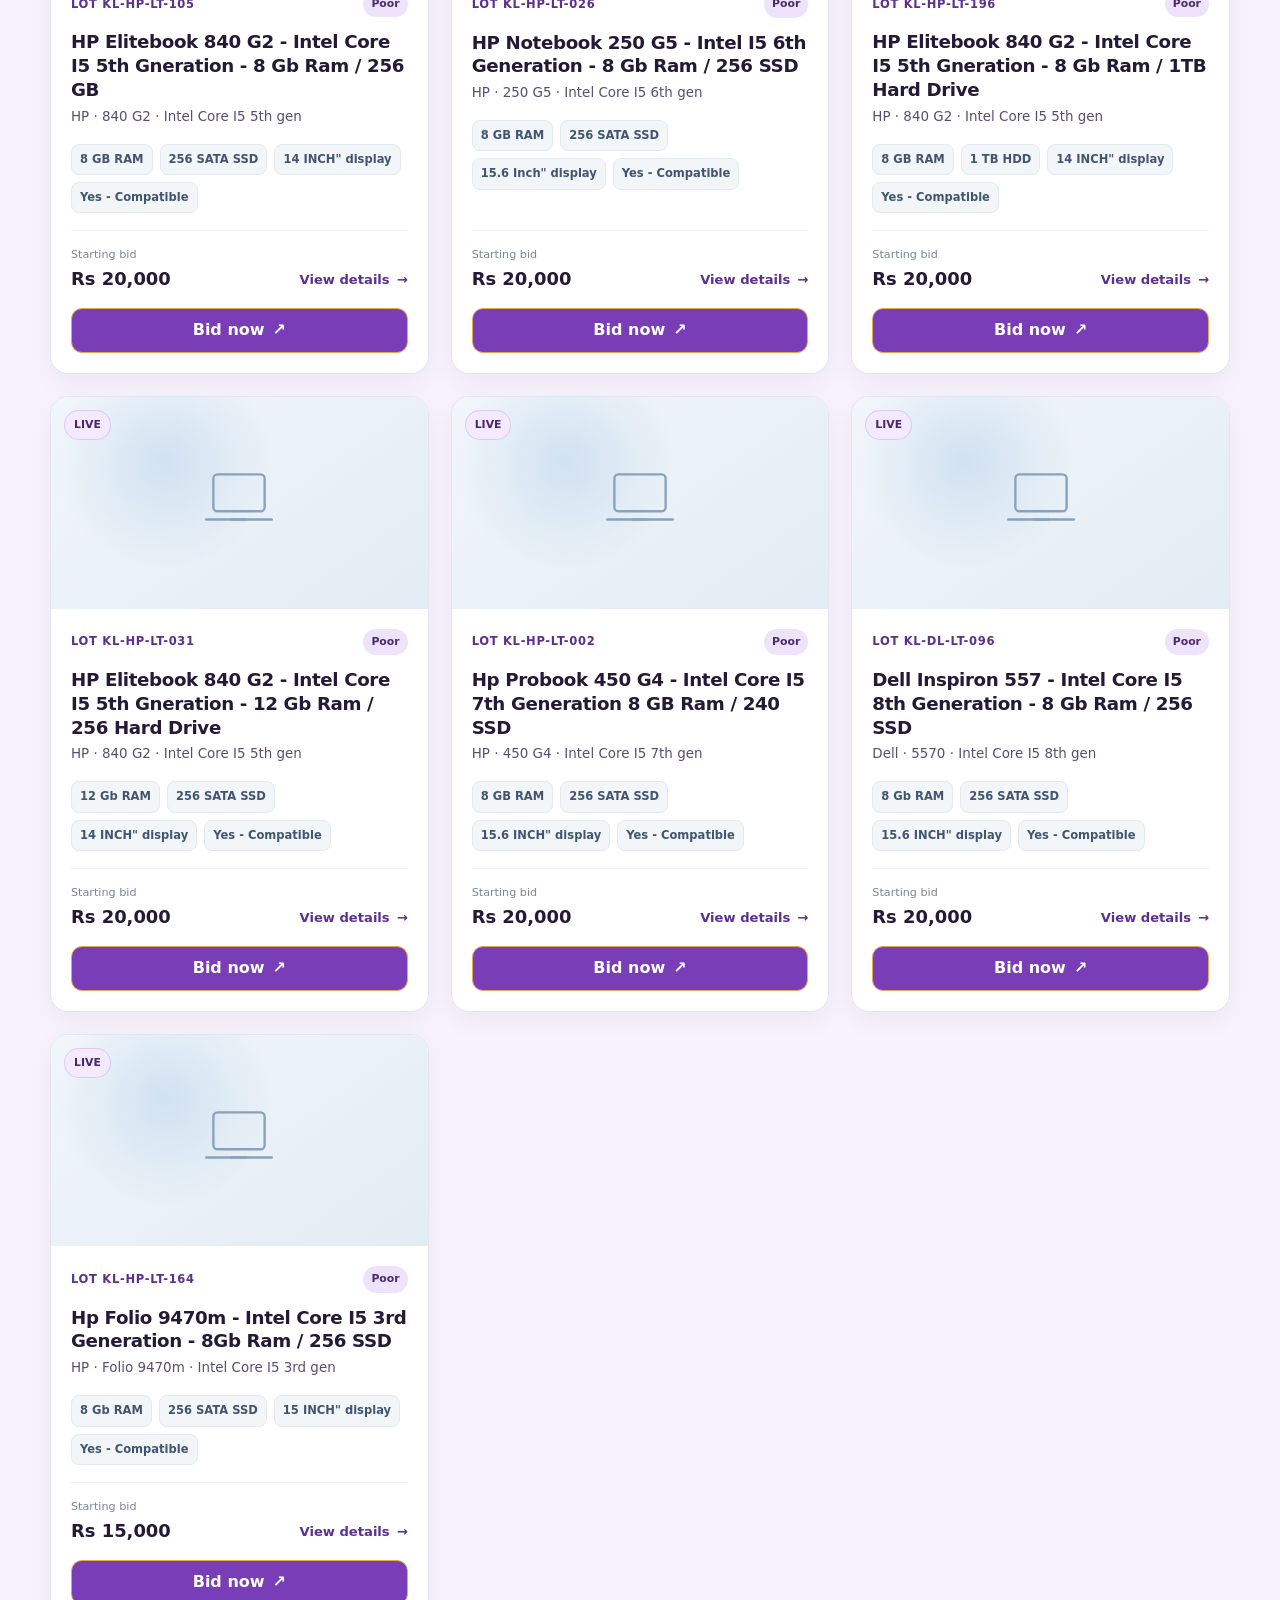
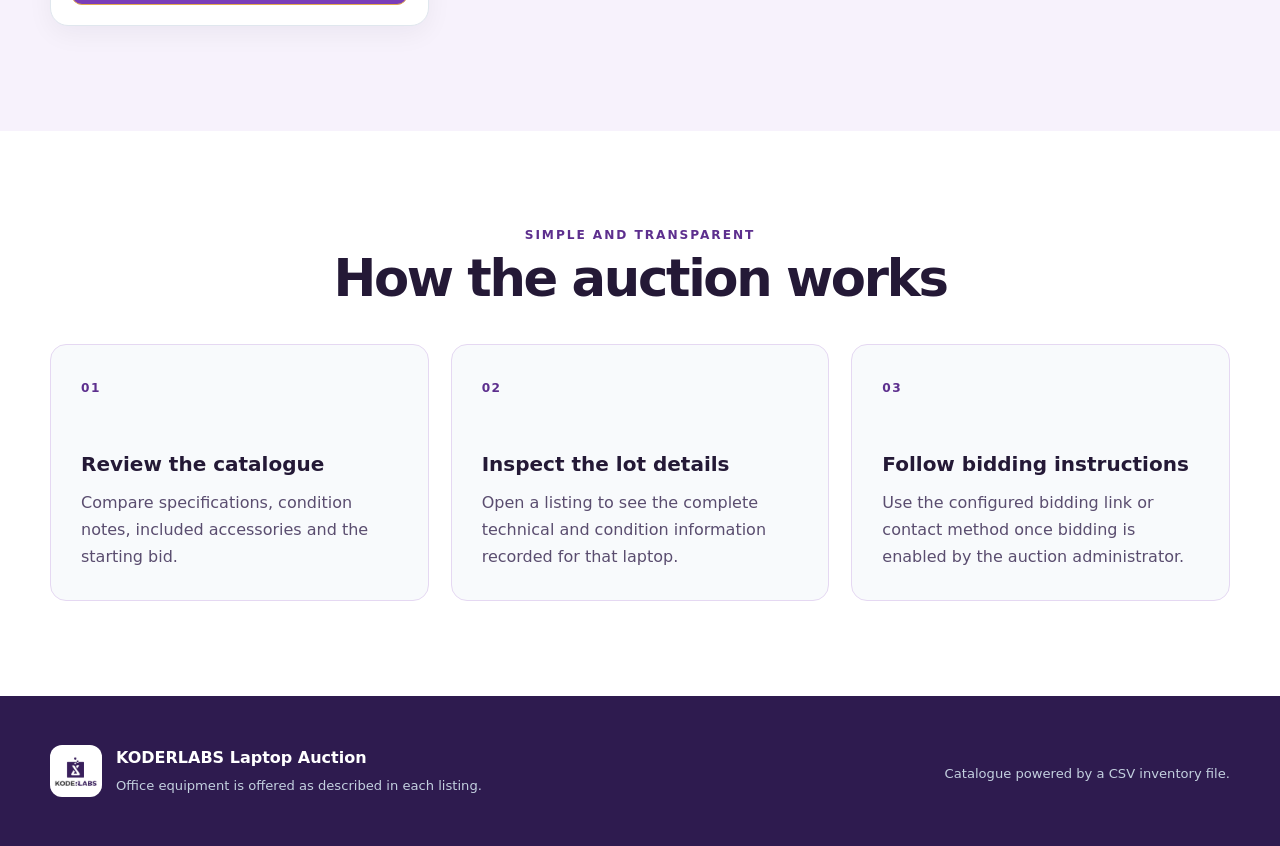
==== commit a56c12a3: "koderlabs-theme" ====
--- a/index.html
+++ b/index.html
@@ -17,16 +17,10 @@
   <header class="site-header">
     <div class="shell header-inner">
       <a class="brand" href="#" aria-label="Auction homepage">
-        <span class="brand-mark" aria-hidden="true">
-          <svg viewBox="0 0 48 48" role="img">
-            <rect x="8" y="10" width="32" height="23" rx="3"></rect>
-            <path d="M5 37h38"></path>
-            <path d="M20 37h8"></path>
-          </svg>
-        </span>
+        <img class="brand-logo" src="assets/koderlabs-logo.png" alt="KODERLABS logo">
         <span>
-          <strong id="organizationName">In-House Laptop Auction</strong>
-          <small>Office equipment marketplace</small>
+          <strong id="organizationName">KODERLABS Laptop Auction</strong>
+          <small>Employee laptop auction</small>
         </span>
       </a>
       <a class="header-link" href="#how-it-works">How it works</a>
@@ -51,7 +45,7 @@
         </div>
 
         <div class="hero-panel" aria-label="Auction summary">
-          <div class="panel-top">
+          <div class="panel-top"><img class="panel-logo" src="assets/koderlabs-logo.png" alt="KODERLABS logo">
             <span class="live-dot"></span>
             <span>Current catalogue</span>
           </div>
@@ -198,9 +192,12 @@
 
   <footer class="site-footer">
     <div class="shell footer-inner">
-      <div>
-        <strong id="footerOrganization">In-House Laptop Auction</strong>
-        <p>Office equipment is offered as described in each listing.</p>
+      <div class="footer-brand">
+        <img class="footer-logo" src="assets/koderlabs-logo.png" alt="KODERLABS logo">
+        <div>
+          <strong id="footerOrganization">KODERLABS Laptop Auction</strong>
+          <p>Office equipment is offered as described in each listing.</p>
+        </div>
       </div>
       <p>Catalogue powered by a CSV inventory file.</p>
     </div>
--- a/styles.css
+++ b/styles.css
@@ -1,16 +1,16 @@
 :root {
-  --ink: #0b172a;
-  --ink-soft: #41516a;
-  --navy: #0b172a;
-  --navy-2: #142943;
-  --blue: #2878c8;
-  --blue-light: #e8f3ff;
-  --gold: #f4b860;
+  --ink: #241936;
+  --ink-soft: #5a4d6f;
+  --navy: #2e1b4f;
+  --navy-2: #402268;
+  --blue: #5d2f8e;
+  --blue-light: #f3ecfb;
+  --gold: #7a3db8;
   --paper: #ffffff;
-  --mist: #f4f7fa;
-  --line: #dce4ec;
-  --success: #17795f;
-  --shadow: 0 18px 55px rgba(11, 23, 42, 0.1);
+  --mist: #f7f2fc;
+  --line: #e5d8f2;
+  --success: #4f2e75;
+  --shadow: 0 18px 55px rgba(56, 24, 93, 0.12);
   --radius-lg: 24px;
   --radius-md: 16px;
   --radius-sm: 10px;
@@ -97,23 +97,43 @@
   text-decoration: none;
 }
 
+.brand-logo {
+  width: 58px;
+  height: 58px;
+  object-fit: contain;
+  display: block;
+  background: white;
+  border-radius: 14px;
+  padding: 4px;
+}
+
+.panel-logo {
+  width: 30px;
+  height: 30px;
+  object-fit: contain;
+  display: block;
+  background: white;
+  border-radius: 8px;
+  padding: 2px;
+}
+
+.footer-brand {
+  display: flex;
+  align-items: center;
+  gap: 14px;
+}
+
+.footer-logo {
+  width: 52px;
+  height: 52px;
+  object-fit: contain;
+  background: white;
+  border-radius: 12px;
+  padding: 4px;
+}
+
 .brand-mark {
-  width: 42px;
-  height: 42px;
-  display: grid;
-  place-items: center;
-  color: var(--gold);
-  background: rgba(255, 255, 255, 0.08);
-  border: 1px solid rgba(255, 255, 255, 0.12);
-  border-radius: 12px;
-}
-
-.brand-mark svg {
-  width: 27px;
-  fill: none;
-  stroke: currentColor;
-  stroke-linecap: round;
-  stroke-width: 2.4;
+  display: none;
 }
 
 .brand strong,
@@ -148,8 +168,9 @@
   overflow: hidden;
   color: white;
   background:
-    radial-gradient(circle at 90% 10%, rgba(40, 120, 200, 0.21), transparent 32%),
-    linear-gradient(135deg, #0b172a 0%, #102640 55%, #0d1d32 100%);
+    radial-gradient(circle at 88% 12%, rgba(154, 99, 221, 0.28), transparent 34%),
+    radial-gradient(circle at 18% 20%, rgba(110, 58, 169, 0.18), transparent 30%),
+    linear-gradient(135deg, #24103f 0%, #3a1f63 55%, #2b1648 100%);
 }
 
 .hero::after {
@@ -229,12 +250,12 @@
 }
 
 .button-primary {
-  color: #0d1b2f;
+  color: #ffffff;
   background: var(--gold);
 }
 
 .button-primary:hover {
-  background: #ffc873;
+  background: #8b4fcb;
 }
 
 .button-secondary {
@@ -475,9 +496,9 @@
   top: 13px;
   left: 13px;
   padding: 6px 9px;
-  color: #0f604b;
-  background: rgba(230, 250, 243, 0.94);
-  border: 1px solid rgba(23, 121, 95, 0.15);
+  color: #4a246d;
+  background: rgba(244, 234, 255, 0.96);
+  border: 1px solid rgba(93, 47, 142, 0.16);
   border-radius: 999px;
   font-size: 0.68rem;
   font-weight: 800;
@@ -510,8 +531,8 @@
 .card-condition,
 .condition-badge {
   padding: 5px 8px;
-  color: #5d4a20;
-  background: #fff4dc;
+  color: #4b2a6e;
+  background: #efe3fb;
   border-radius: 999px;
   font-size: 0.68rem;
   font-weight: 800;
@@ -605,7 +626,7 @@
   justify-content: center;
   gap: 8px;
   margin-top: 15px;
-  color: #0d1b2f;
+  color: #ffffff;
   background: var(--gold);
   border: 1px solid #e3a94f;
   border-radius: 11px;
@@ -616,7 +637,7 @@
 
 .card-bid-button:hover {
   transform: translateY(-1px);
-  background: #ffc873;
+  background: #8b4fcb;
   box-shadow: 0 8px 20px rgba(244, 184, 96, 0.24);
 }
 
@@ -846,9 +867,9 @@
 .dialog-price {
   margin-bottom: 24px;
   padding: 17px 18px;
-  color: #0f604b;
-  background: #ecf9f4;
-  border: 1px solid #d2eee4;
+  color: #4d2b70;
+  background: #f2eaff;
+  border: 1px solid #e0cff7;
   border-radius: 12px;
   font-size: 0.8rem;
 }
@@ -896,9 +917,9 @@
 .notes-box {
   margin-top: 22px;
   padding: 16px;
-  color: #665228;
-  background: #fff8e9;
-  border: 1px solid #f2dfb8;
+  color: #5d417d;
+  background: #f8f1ff;
+  border: 1px solid #eadbf8;
   border-radius: 12px;
   font-size: 0.86rem;
   line-height: 1.65;
@@ -973,6 +994,11 @@
     display: none;
   }
 
+  .brand-logo {
+    width: 48px;
+    height: 48px;
+  }
+
   .hero-grid {
     min-height: auto;
     padding-block: 60px;
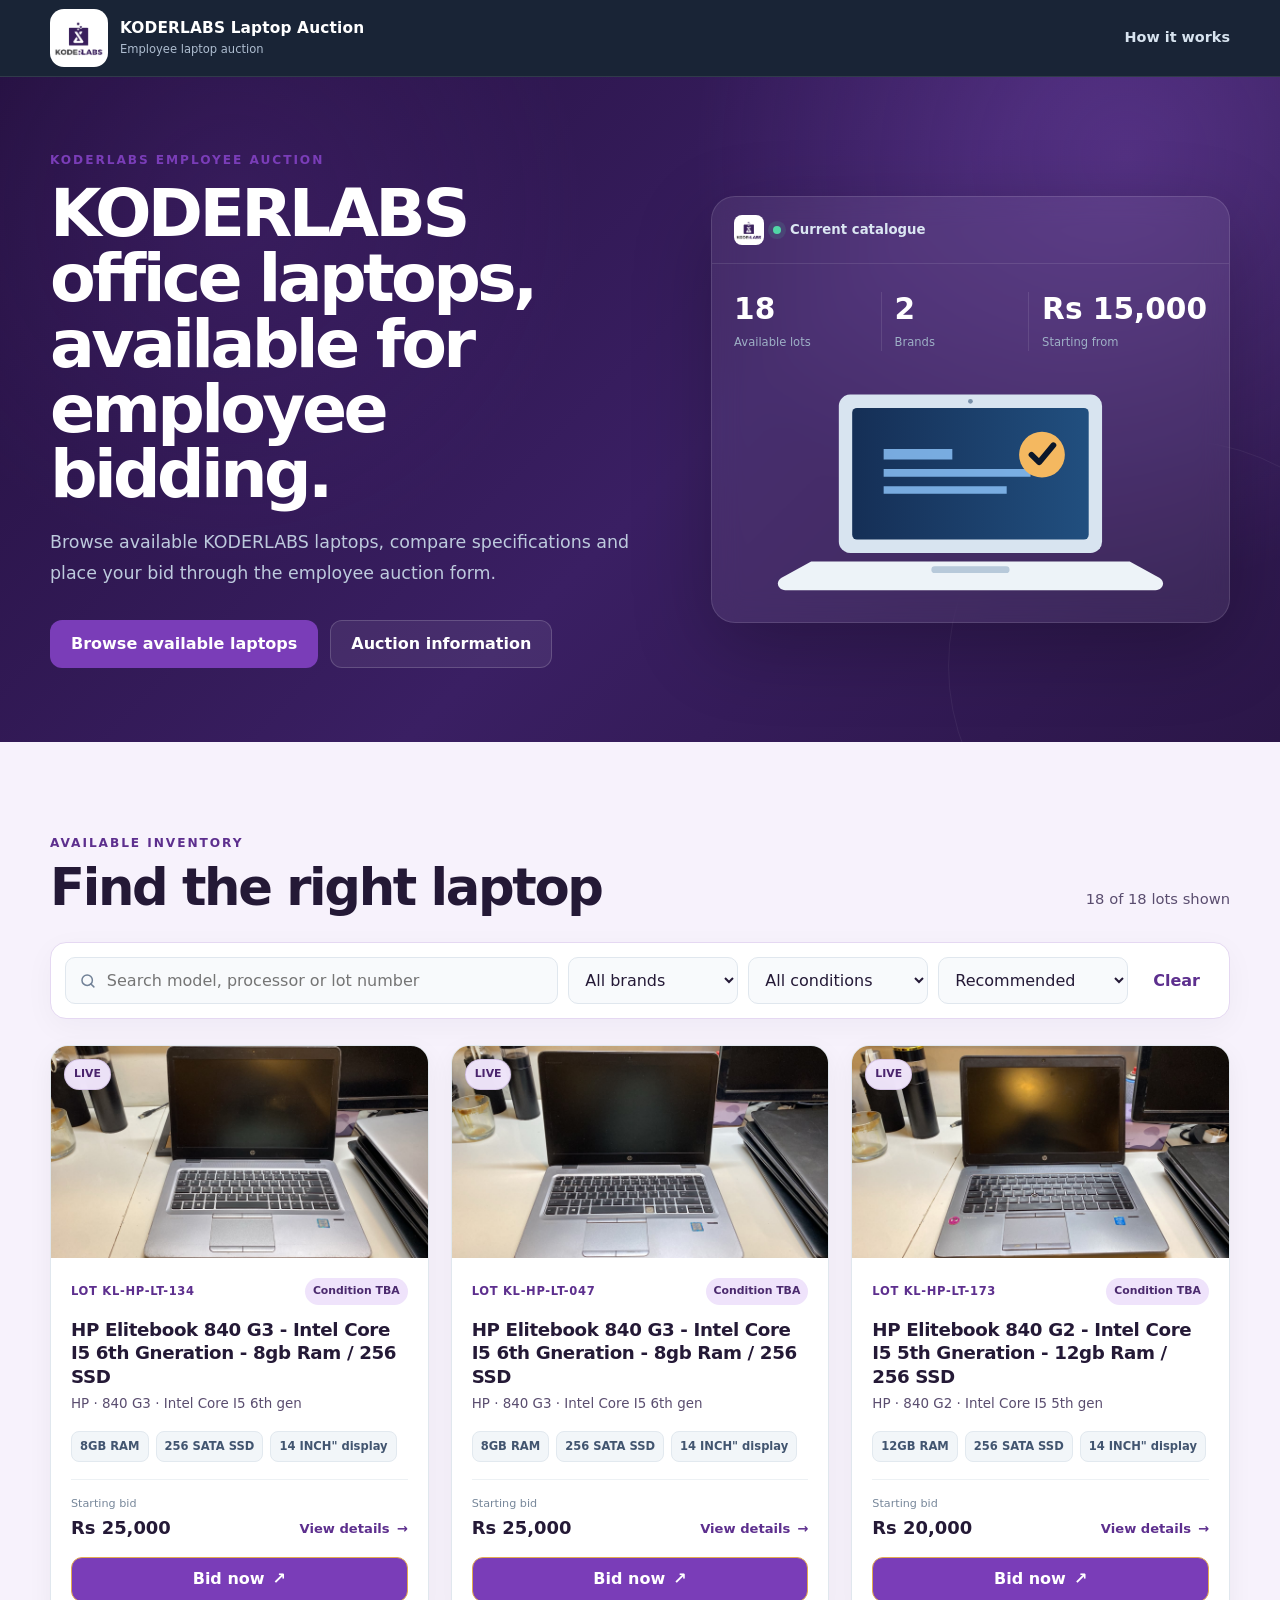
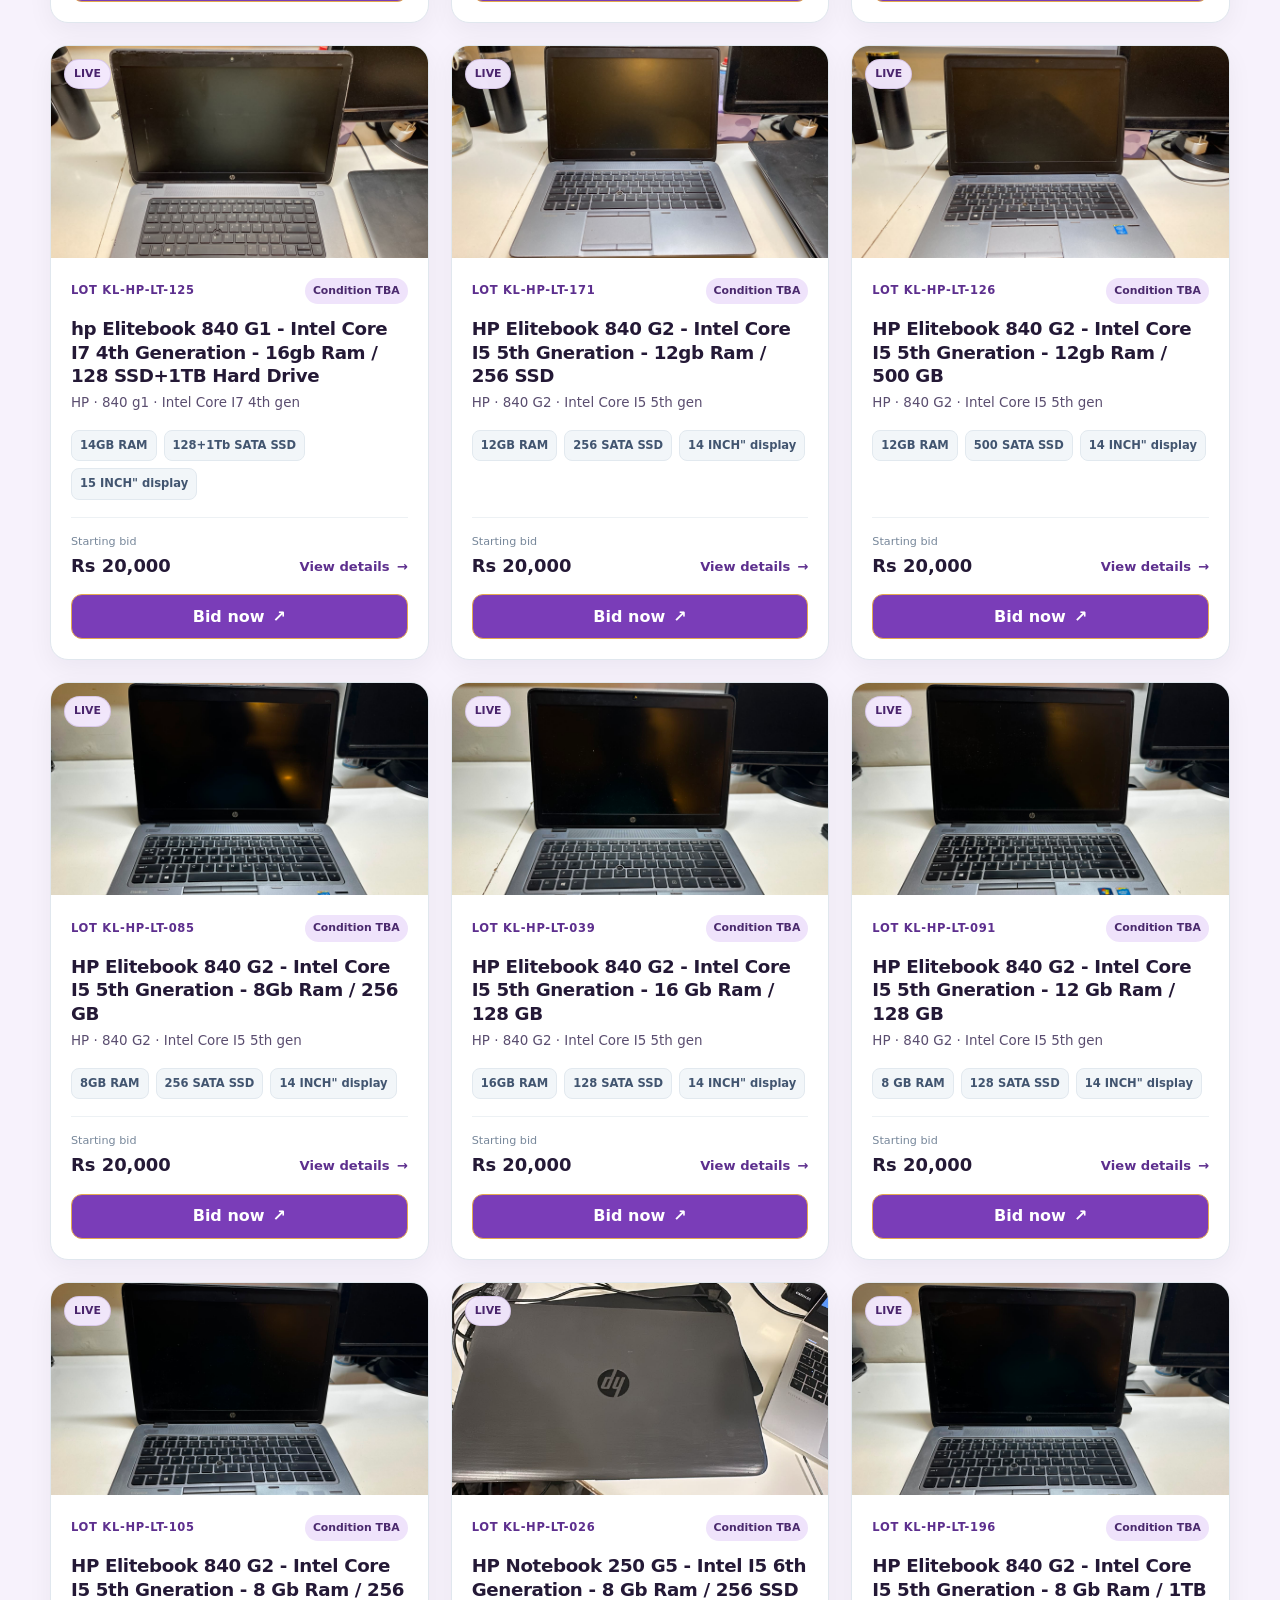
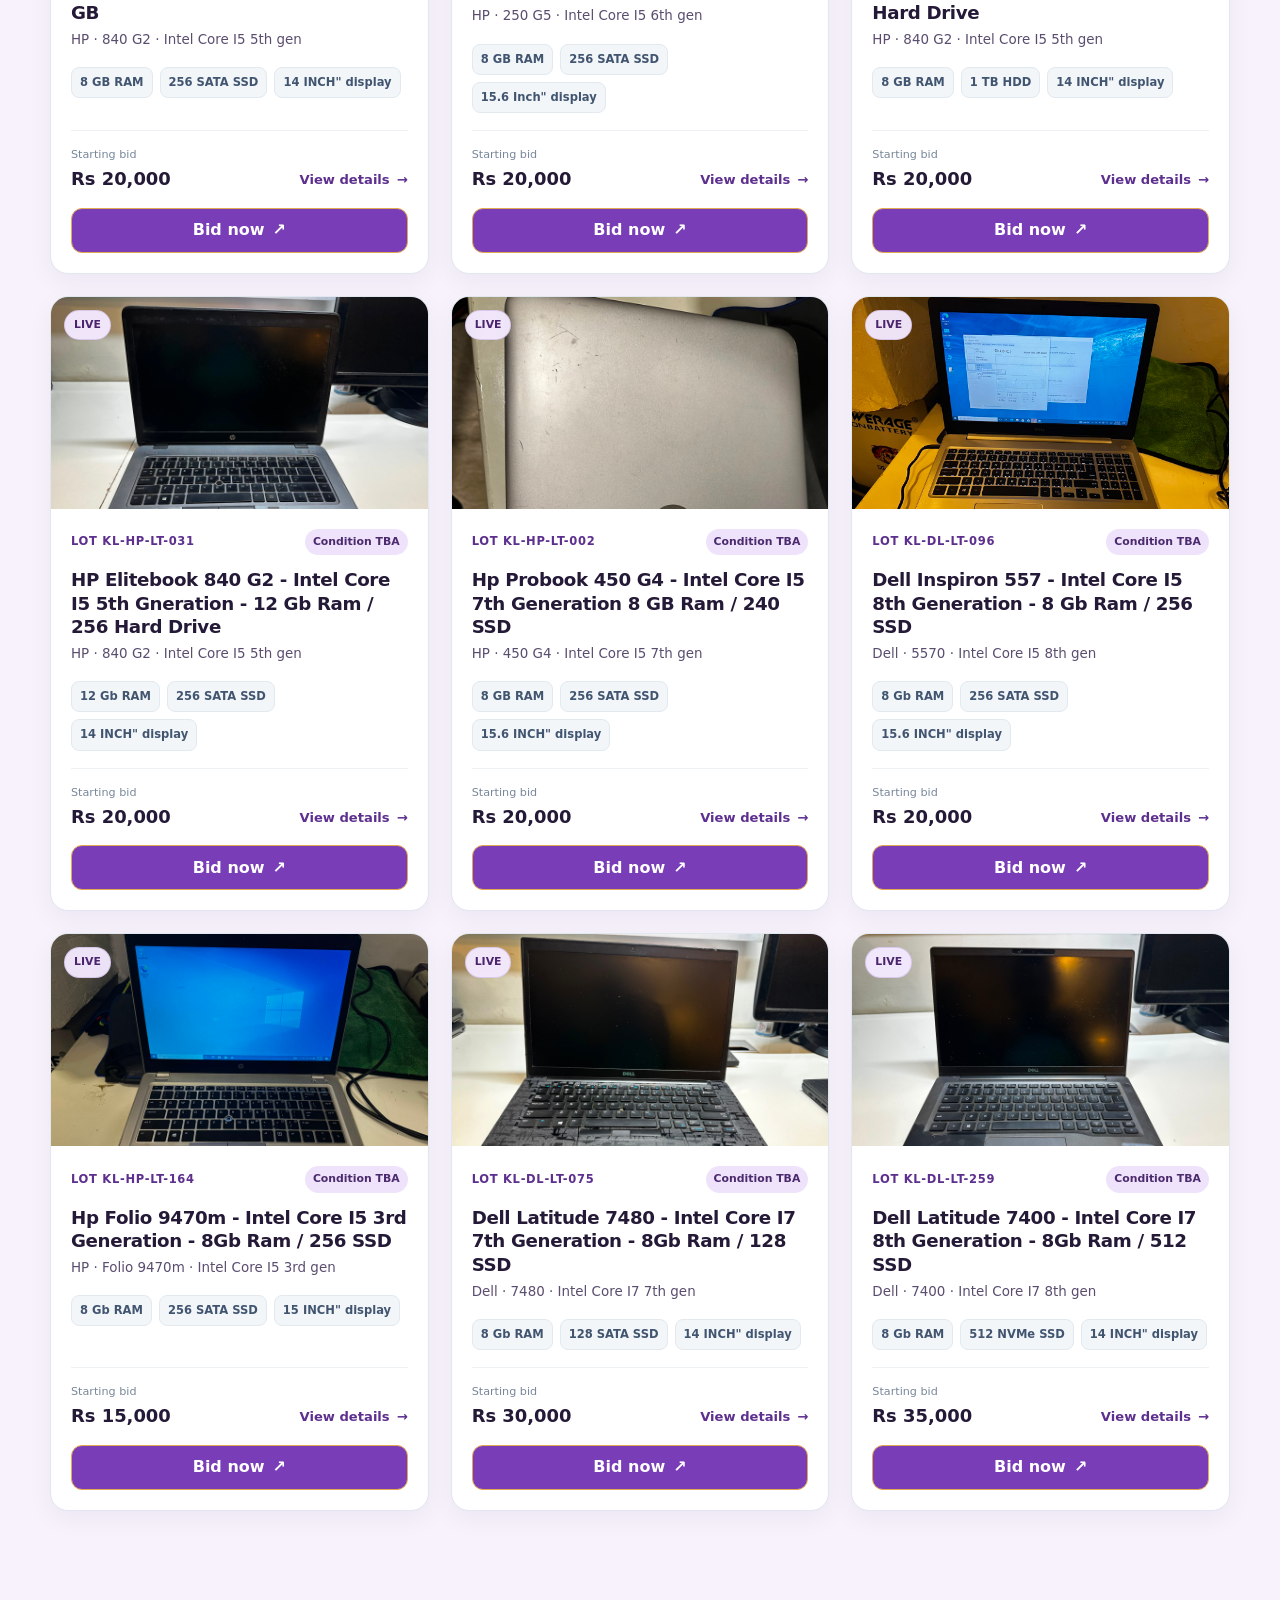
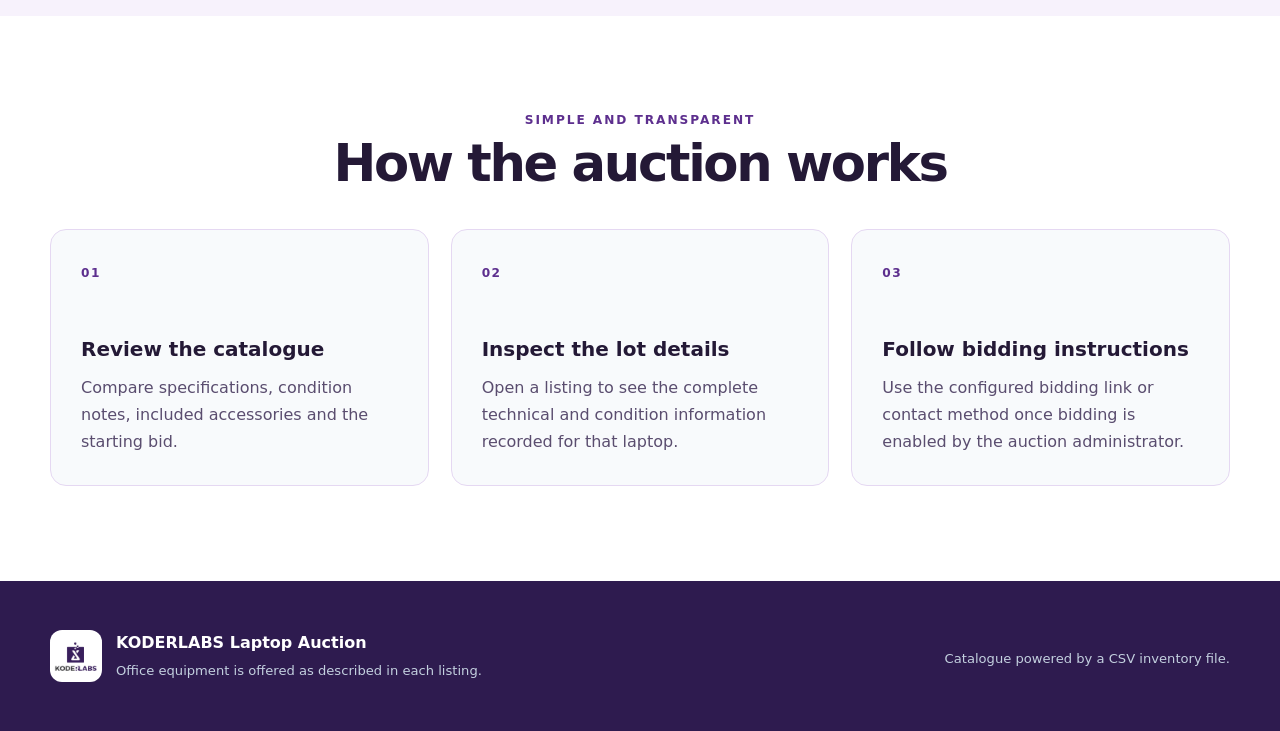
==== commit 9e894f1c: "Bid-count-section" ====
--- a/index.html
+++ b/index.html
@@ -216,6 +216,7 @@
           <span id="dialogCondition" class="condition-badge"></span>
         </div>
         <p id="dialogDescription" class="dialog-description"></p>
+        <p id="dialogBids" class="dialog-bids" hidden></p>
         <div id="dialogPrice" class="dialog-price"></div>
         <dl id="dialogSpecs" class="spec-list"></dl>
         <div id="dialogNotes" class="notes-box" hidden></div>
@@ -240,6 +241,7 @@
         </div>
         <img class="card-image" alt="" hidden>
         <div class="card-status"></div>
+        <div class="card-bids" hidden></div>
       </div>
       <div class="card-body">
         <div class="card-meta">
--- a/styles.css
+++ b/styles.css
@@ -506,6 +506,32 @@
   backdrop-filter: blur(8px);
 }
 
+.card-bids {
+  position: absolute;
+  top: 13px;
+  right: 13px;
+  padding: 6px 10px;
+  color: #ffffff;
+  background: rgba(11, 23, 42, 0.82);
+  border: 1px solid rgba(255, 255, 255, 0.18);
+  border-radius: 999px;
+  font-size: 0.68rem;
+  font-weight: 800;
+  letter-spacing: 0.02em;
+  backdrop-filter: blur(8px);
+}
+
+.card-bids::before {
+  content: "\1F528";
+  margin-right: 5px;
+}
+
+.card-bids.card-bids-empty {
+  color: #5b6b82;
+  background: rgba(238, 243, 248, 0.94);
+  border-color: rgba(91, 107, 130, 0.2);
+}
+
 .card-body {
   flex: 1;
   display: flex;
@@ -806,6 +832,7 @@
 }
 
 .dialog-media {
+  position: relative;
   min-height: 560px;
   display: grid;
   place-items: center;
@@ -815,7 +842,7 @@
     linear-gradient(145deg, #eef4f8, #dbe7f1);
 }
 
-.dialog-media img {
+.dialog-media > img {
   width: 100%;
   height: 100%;
   object-fit: cover;
@@ -827,6 +854,132 @@
   stroke: #86a0b8;
   stroke-linecap: round;
   stroke-width: 2.1;
+}
+
+/* Photo slideshow */
+.media-slider {
+  position: absolute;
+  inset: 0;
+  overflow: hidden;
+  touch-action: pan-y;
+}
+
+.media-track {
+  display: flex;
+  width: 100%;
+  height: 100%;
+  transition: transform 0.4s ease;
+}
+
+.media-slide {
+  position: relative;
+  flex: 0 0 100%;
+  height: 100%;
+  display: grid;
+  place-items: center;
+}
+
+.media-slide img {
+  width: 100%;
+  height: 100%;
+  object-fit: cover;
+  user-select: none;
+  -webkit-user-drag: none;
+}
+
+.media-slide-broken img {
+  display: none;
+}
+
+.media-slide-broken svg {
+  width: 140px;
+  fill: none;
+  stroke: #86a0b8;
+  stroke-linecap: round;
+  stroke-width: 2.1;
+}
+
+.media-nav {
+  position: absolute;
+  top: 50%;
+  transform: translateY(-50%);
+  z-index: 2;
+  width: 44px;
+  height: 44px;
+  display: grid;
+  place-items: center;
+  padding: 0;
+  border: 1px solid var(--line);
+  border-radius: 50%;
+  background: rgba(255, 255, 255, 0.9);
+  color: #0b172a;
+  font-size: 1.8rem;
+  line-height: 1;
+  cursor: pointer;
+  transition: background 0.15s ease, transform 0.15s ease;
+}
+
+.media-nav:hover {
+  background: #ffffff;
+}
+
+.media-nav:active {
+  transform: translateY(-50%) scale(0.94);
+}
+
+.media-nav-prev {
+  left: 14px;
+}
+
+.media-nav-next {
+  right: 14px;
+}
+
+.media-counter {
+  position: absolute;
+  top: 14px;
+  left: 14px;
+  z-index: 2;
+  padding: 5px 11px;
+  border-radius: 999px;
+  background: rgba(11, 23, 42, 0.65);
+  color: #ffffff;
+  font-size: 0.76rem;
+  font-weight: 700;
+  letter-spacing: 0.03em;
+}
+
+.media-dots {
+  position: absolute;
+  bottom: 16px;
+  left: 50%;
+  transform: translateX(-50%);
+  z-index: 2;
+  display: flex;
+  gap: 8px;
+  padding: 6px 10px;
+  border-radius: 999px;
+  background: rgba(11, 23, 42, 0.35);
+}
+
+.media-dot {
+  width: 9px;
+  height: 9px;
+  padding: 0;
+  border: 0;
+  border-radius: 50%;
+  background: rgba(255, 255, 255, 0.55);
+  cursor: pointer;
+  transition: background 0.15s ease, transform 0.15s ease;
+}
+
+.media-dot:hover {
+  background: rgba(255, 255, 255, 0.8);
+}
+
+.media-dot.is-active {
+  background: #ffffff;
+  transform: scale(1.25);
 }
 
 .dialog-content {
@@ -862,6 +1015,30 @@
   margin: 17px 0 22px;
   color: var(--ink-soft);
   line-height: 1.7;
+}
+
+.dialog-bids {
+  display: inline-flex;
+  align-items: center;
+  gap: 6px;
+  margin: 0 0 18px;
+  padding: 8px 14px;
+  color: #1c3a63;
+  background: #e6effa;
+  border: 1px solid #cadcf0;
+  border-radius: 999px;
+  font-size: 0.82rem;
+  font-weight: 800;
+}
+
+.dialog-bids::before {
+  content: "\1F528";
+}
+
+.dialog-bids.dialog-bids-empty {
+  color: #5b6b82;
+  background: #eef3f8;
+  border-color: #d9e2ec;
 }
 
 .dialog-price {
